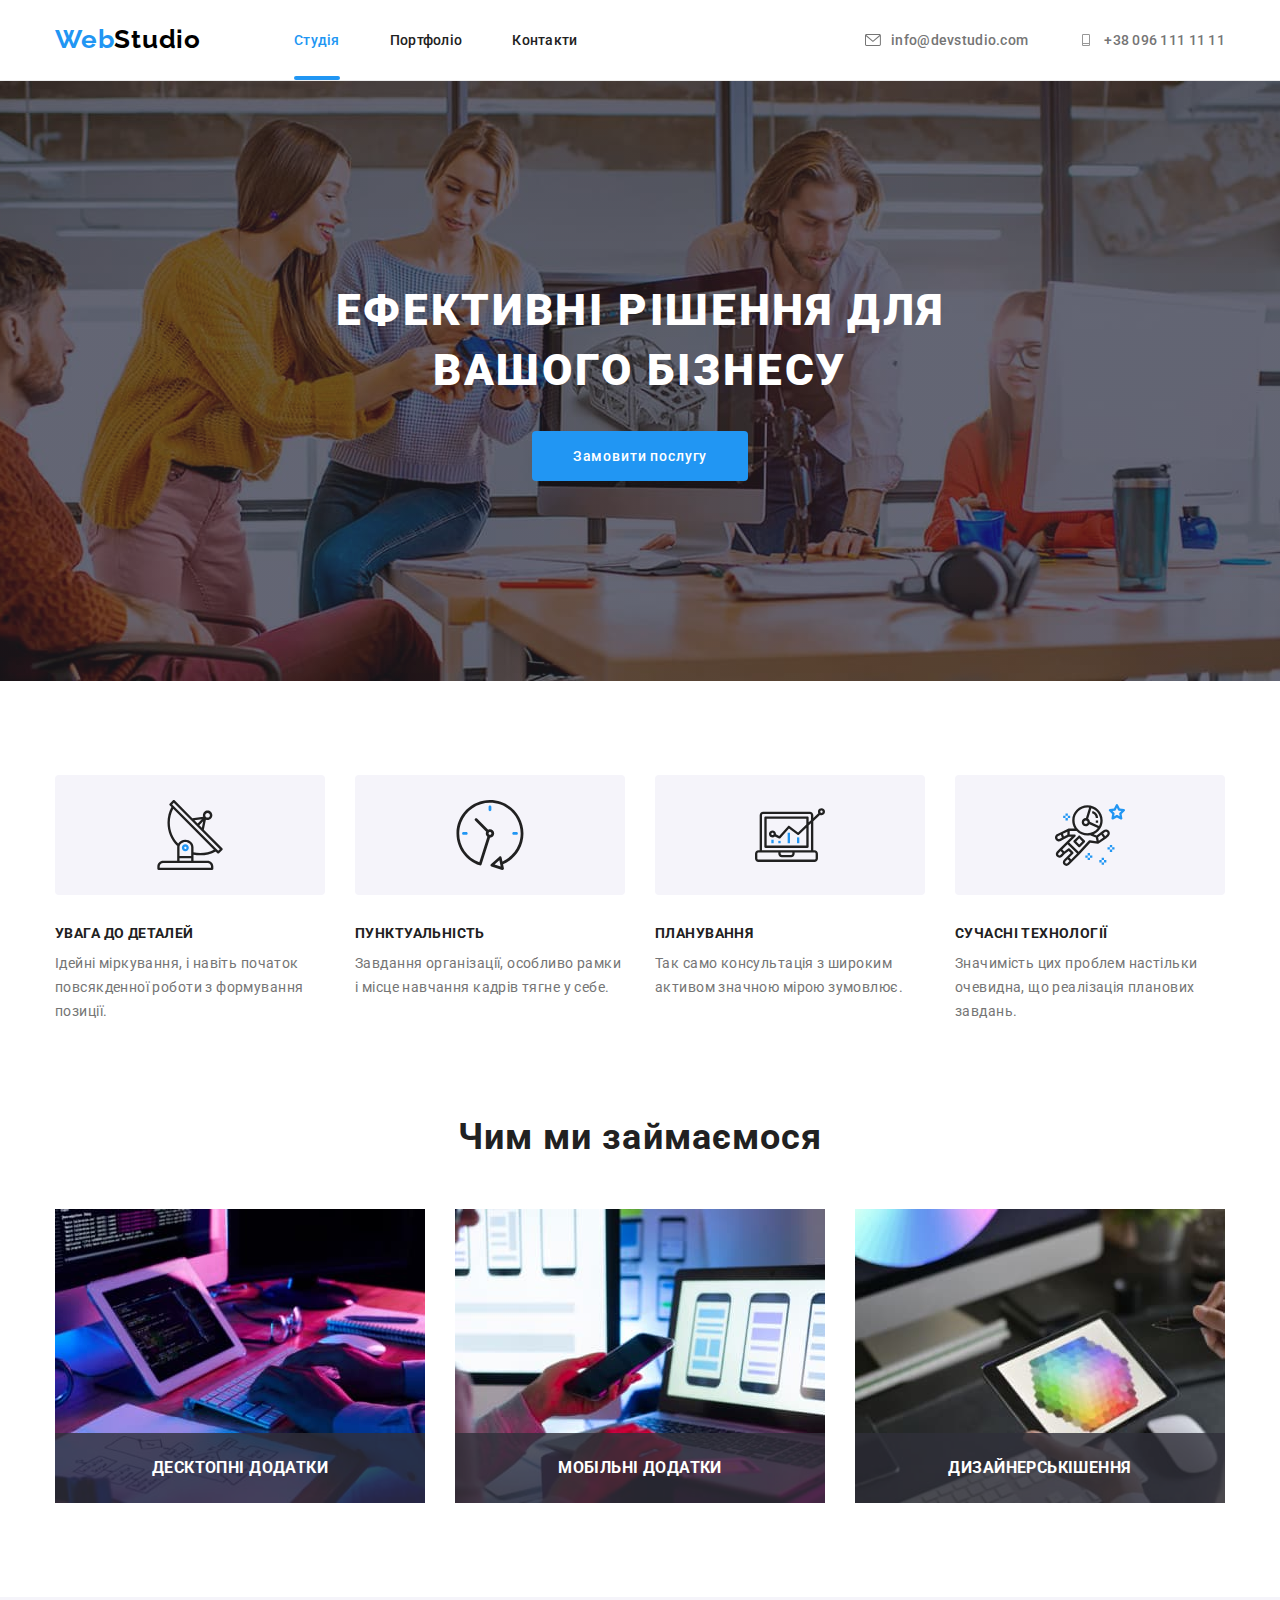
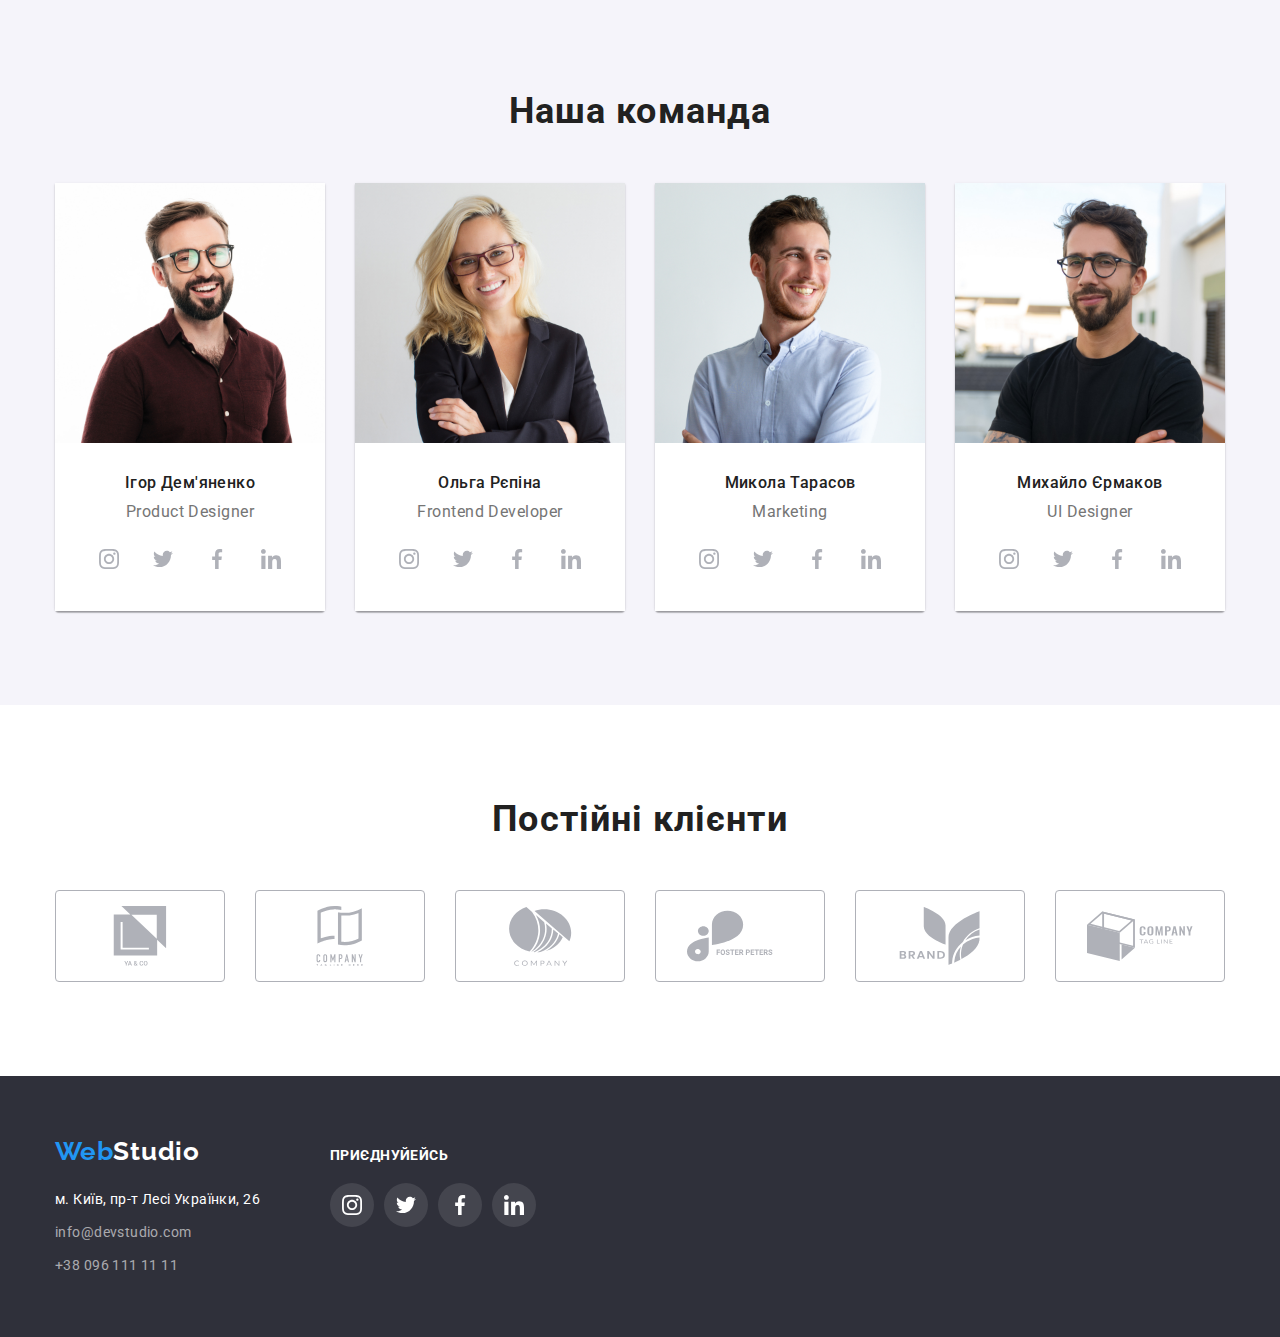
==== index.html @ 69ad5445 "Initial commit" ====
<!DOCTYPE html>
<html lang="uk">

<head>
    <meta charset="UTF-8">
    <meta http-equiv="X-UA-Compatible" content="IE=edge">
    <meta name="viewport" content="width=device-width, initial-scale=1.0">
    <title>WebStudio</title>
    <link
        href="https://fonts.googleapis.com/css2?family=Raleway:wght@700&family=Roboto:wght@400;500;700;900&display=swap"
        rel="stylesheet" />
    <link rel="stylesheet"
        href="https://cdnjs.cloudflare.com/ajax/libs/modern-normalize/1.0.0/modern-normalize.min.css" />
    <link rel="stylesheet" href="./css/styles.css">
</head>

<body>
    <!--Навигація-->
    <header class="header">

        <div class="container">
            <a href="" lang="en" class="header-logo link ">Web<span class="accent">Studio</span></a>
            <nav class="nav">
                <ul class="nav-list list">

                    <li class="user"><a class="link up current" href="./index.html">Студія</a></li>
                    <li class="user"><a class="link up" href="./portfolio.html">Портфоліо</a></li>
                    <li class="user"><a class="link up" href="">Контакти</a></li>
                </ul>
            </nav>
            <!--Контактні данні-->

            <ul class="contacts-list list ">
                <li class="contacts-item ">
                    <a class="contacts-link link up"href="meilto:info@devstudio.com">
                      <svg class="icon-envelope"
                      width="10" height="16">
                        <use href="./svg/symbol-defse.svg#icon-envelope-hover-2"></use>
                      </svg>
                        info@devstudio.com
                    </a></li>
                <li class="contacts-item "><a class="contacts-link link up" href="tel:+380961111111">
                    <svg class="icon-envelope" width="10" height="16">
                        <use href="./svg/symbol-defse.svg#icon-Vector-2"></use>
                    </svg>
                    +38 096 111 11
                        11</a>
                </li>
            </ul>


        </div>

    </header>
    <main>
        <!--Замовити послугу-->
        <section class="hero">
            <div class="container bt">
                <h1 class="hiro-title">Ефективні рішення для вашого бізнесу</h1>

                <button data-modal-open type="button" class="hero-btn">Замовити послугу</button>
                
            </div>

        </section>
        <!--Структура діяльності-->
        <section class="features-list section list">
            <div class="container">
                <h2 class="visually-hidden">Особливості</h2>
                <ul class="my-features list">
                    <li class="features-item">
                        <div class="icons-features">
                            <svg class="icon-feature" width="70" height="70">
                                <use href="./svg/symbol-defs.svg#antenna"></use>
                            </svg>
                        </div>
                        <h3 class="features-title">УВАГА ДО ДЕТАЛЕЙ</h3>
                        <p class="features-text">Ідейні міркування, і навіть початок повсякденної роботи з формування
                            позиції.</p>
                    </li>
                    <li class="features-item">
                        <div class="icons-features">
                            <svg class="icon-feature" width="70" height="70">
                                <use href="./svg/symbol-defs.svg#clock"></use>
                            </svg>
                        </div>
                        <h3 class="features-title">ПУНКТУАЛЬНІСТЬ</h3>
                        <p class="features-text">Завдання організації, особливо рамки і місце навчання кадрів тягне у
                            себе.
                        </p>
                    </li>
                    <li class="features-item">
                        <div class="icons-features">
                            <svg class="icon-feature" width="70" height="70">
                                <use href="./svg/symbol-defs.svg#diagram"></use>
                            </svg>
                        </div>
                        <h3 class="features-title">ПЛАНУВАННЯ</h3>
                        <p class="features-text">Так само консультація з широким активом значною мірою зумовлює.</p>
                    </li>
                    <li class="features-item">
                        <div class="icons-features">
                            <svg class="icon-feature" width="70" height="70">
                                <use href="./svg/symbol-defs.svg#astronaut"></use>
                            </svg>
                        </div>
                        <h3 class="features-title">СУЧАСНІ ТЕХНОЛОГІЇ</h3>
                        <p class="features-text">Значимість цих проблем настільки очевидна, що реалізація планових
                            завдань.
                        </p>
                    </li>
                </ul>
            </div>

        </section>
        <section class="doing section ">
            <div class="container">
                <!--Чим ми займаємося-->
                <h2 class="section-title"> Чим ми займаємося</h2>
                <ul class="doing-list list">
                    
                    <li>
                       <div class="thumb">
                        <img src="./images/img(1).jpg" alt="Macbook и клавиатура на столе" width="370" />
                        <div class="work-thumb">
                        <h3 class="work-it">Десктопні додатки</h3>
                    </div>
                       </div>
                    
                    </li>
                    
                   
                    
                    <li>
                        <div class="thumb">
                            <img src="./images/img(2).jpg" alt="Смартфон и ноутбук" width="370" />
                            <div class="work-thumb">
                            <h3 class="work-it">Мобільні додатки</h3>
                        </div> 
                        </div>
                  
                    </li>
                    
                    
                    
                    <li>
                       <div class="thumb">
                        <img src="./images/img(3).jpg" alt="Выбор цвета на дисплее в Macbook" width="370" />
                        <div class="work-thumb">
                        <h3 class="work-it">Дизайнерськішення</h3>
                       </div>
                       </li>
                       </div>
                   
                    
                    
                </ul>
            </div>

        </section>
        <section class="team-item">
            <!--Наша команда-->
            <div class="container ">
                <h2 class="section-title">Наша команда</h2>
                <ul class="team-list list">

                    <li class="team-it">

                        <img src="./images/comand/photo1.jpg" alt="Ігор Дем'яненко" width="270" />
                        <div class="team-img">
                            <h3 class="team-user">Ігор Дем'яненко</h3>
                            <p class="team-text" lang="en">Product Designer</p>
                            <ul class="icon-list list">
                                <li class="item">
                                    <a href="#" class="icon-link">
                                        <svg class="icon-network">
                                            <use href="./svg/symbol-defs.svg#instagram"></use>
                                        </svg>
                                    </a>
                                </li>
                                <li class="item">
                                    <a href="#" class="icon-link">
                                        <svg class="icon-network" width="44" height="44">
                                            <use href="./svg/symbol-defs.svg#twitter-"></use>
                                        </svg>
                                    </a>
                                </li>
                                <li class="item">
                                    <a href="#" class="icon-link">
                                        <svg class="icon-network">
                                            <use href="./svg/symbol-defs.svg#facebook"></use>
                                        </svg>
                                    </a>
                                </li>
                                <li class="item">
                                    <a href="#" class="icon-link">
                                        <svg class="icon-network">
                                            <use href="./svg/symbol-defs.svg#linkedin"></use>
                                        </svg>
                                    </a>
                                </li>
                            </ul>
                        </div>

                    </li>
                    <li class="team-it">

                        <img src="./images/comand/photo2.jpg" alt="Ольга Рєпіна" width="270" />
                        <div class="team-img">
                            <h3 class="team-user">Ольга Рєпіна</h3>
                            <p class="team-text" lang="en">Frontend Developer</p>
                            <ul class="icon-list list">
                                <li class="item">
                                    <a href="#" class="icon-link">
                                        <svg class="icon-network">
                                            <use href="./svg/symbol-defs.svg#instagram"></use>
                                        </svg>
                                    </a>
                                </li>
                                <li class="item">
                                    <a href="#" class="icon-link">
                                        <svg class="icon-network" width="44" height="44">
                                            <use href="./svg/symbol-defs.svg#twitter-"></use>
                                        </svg>
                                    </a>
                                </li>
                                <li class="item">
                                    <a href="#" class="icon-link">
                                        <svg class="icon-network">
                                            <use href="./svg/symbol-defs.svg#facebook"></use>
                                        </svg>
                                    </a>
                                </li>
                                <li class="item">
                                    <a href="#" class="icon-link">
                                        <svg class="icon-network">
                                            <use href="./svg/symbol-defs.svg#linkedin"></use>
                                        </svg>
                                    </a>
                                </li>
                            </ul>
                        </div>

                    </li>
                    <li class="team-it">

                        <img src="./images/comand/photo3.jpg" alt="Микола Тарасов" width="270" />
                        <div class="team-img">
                            <h3 class="team-user">Микола Тарасов</h3>
                            <p class="team-text" lang="en">Marketing</p>
                            <ul class="icon-list list">
                                <li class="item">
                                    <a href="#" class="icon-link">
                                        <svg class="icon-network">
                                            <use href="./svg/symbol-defs.svg#instagram"></use>
                                        </svg>
                                    </a>
                                </li>
                                <li class="item">
                                    <a href="#" class="icon-link">
                                        <svg class="icon-network" width="44" height="44">
                                            <use href="./svg/symbol-defs.svg#twitter-"></use>
                                        </svg>
                                    </a>
                                </li>
                                <li class="item">
                                    <a href="#" class="icon-link">
                                        <svg class="icon-network">
                                            <use href="./svg/symbol-defs.svg#facebook"></use>
                                        </svg>
                                    </a>
                                </li>
                                <li class="item">
                                    <a href="#" class="icon-link">
                                        <svg class="icon-network">
                                            <use href="./svg/symbol-defs.svg#linkedin"></use>
                                        </svg>
                                    </a>
                                </li>
                            </ul>
                        </div>

                    </li>
                    <li class="team-it">

                        <img src="./images/comand/photo4.jpg" alt="Михайло Єрмаков" width="270" />
                        <div class="team-img">
                            <h3 class="team-user">Михайло Єрмаков</h3>

                            <p class="team-text" lang="en">UI Designer</p>
                            <ul class="icon-list list">
                                <li class="item">
                                    <a href="#" class="icon-link">
                                        <svg class="icon-network">
                                            <use href="./svg/symbol-defs.svg#instagram"></use>
                                        </svg>
                                    </a>
                                </li>
                                <li class="item">
                                    <a href="#" class="icon-link">
                                        <svg class="icon-network" width="44" height="44">
                                            <use href="./svg/symbol-defs.svg#twitter-"></use>
                                        </svg>
                                    </a>
                                </li>
                                <li class="item">
                                    <a href="#" class="icon-link">
                                        <svg class="icon-network">
                                            <use href="./svg/symbol-defs.svg#facebook"></use>
                                        </svg>
                                    </a>
                                </li>
                                <li class="item">
                                    <a href="#" class="icon-link">
                                        <svg class="icon-network">
                                            <use href="./svg/symbol-defs.svg#linkedin"></use>
                                        </svg>
                                    </a>
                                </li>
                            </ul>
                        </div>

                    </li>
                </ul>

            </div>
            </section>
            <!--
                    |============================
                    | ПОСТІЙНІ КЛІЄНТИ
                    |============================
                  -->
            <section class="section ">
                <div class="container">
                    <h2 class="section-title">Постійні клієнти</h2>
                    <ul class=" clients-list list">
                        <li class="itemi">
                            <a href="" class="client-link link">
                                <svg class="client-icons" width="106" height="60">
                                    <use href="./svg/symbol-defs.svg#strelka"></use>
                                </svg>
                            </a>
                        </li>
                    <li class="itemi">
                        <a href="" class="client-link link">
                            <svg class="client-icons" width="106" height="60">
                                <use href="./svg/symbol-defs.svg#listki"></use>
                            </svg>
                        </a>
                    </li>
                    <li class="itemi">
                        <a href="" class="client-link link">
                            <svg class="client-icons" width="106" height="60">
                                <use href="./svg/symbol-defs.svg#company"></use>
                            </svg>
                        </a>
                    </li>
                    <li class="itemi">
                        <a href="" class="client-link link">
                            <svg class="client-icons" width="106" height="60">
                                <use href="./svg/symbol-defs.svg#FOSTER-PETERS-1"></use>
                            </svg>
                        </a>
                    </li>
                    <li class="itemi">
                        <a href="" class="client-link link">
                            <svg class="client-icons" width="106" height="60">
                                <use href="./svg/symbol-defs.svg#brand"></use>
                            </svg>
                        </a>
                    </li>
                    <li class="itemi">
                        <a href="" class=" client-link link">
                            <svg class="client-icons" width="106" height="60">
                                <use href="./svg/symbol-defs.svg#box"></use>
                            </svg>
                        </a>
                    </li>
                    </ul>
                </div>
            </section>

        
        <!--Футер-->
        <footer class="address">
            <div class="container footer-flex">
             <div>
                <a href="./index.html" lang="en" class="footer-logo link">Web<span class="accent">Studio</span></a>
                
                <address class="footer-address">
                    <ul class="list">
                        <li class="add-link"><a href="https://goo.gl/maps/Q1Ch7mxqpmP8pEwYA" target="_blank"
                                rel="noopener nofollow " class="adress-link link">м. Київ, пр-т Лесі Українки, 26</a></li>
                        <li class="abb-link"><a class="address-contact link"
                                href="meilto:info@devstudio.com">info@devstudio.com</a></li>
                        <li class="abb-link"><a class="address-contact link" href="tel:+380961111111">+38 096 111 11 11</a></li>
                    </ul>
            
        
            </address>
             </div>
            <div class="accost">
                <p class="social-title">ПРИЄДНУЙЕЙСЬ</p>
                <ul class="network-list-company list">
                    <li class="item">
                        <a href="#" class="network-link-company">
                            <svg class="icon-network-company">
                                <use href="./svg/symbol-defs.svg#instagram"></use>
                            </svg>
                        </a>
                    </li>
                    <li class="item">
                        <a href="#" class="network-link-company">
                            <svg class="icon-network-company">
                                <use href="./svg/symbol-defs.svg#twitter-"></use>
                            </svg>
                        </a>
                    </li>
                    <li class="item">
                        <a href="#" class="network-link-company">
                            <svg class="icon-network-company">
                                <use href="./svg/symbol-defs.svg#facebook"></use>
                            </svg>
                        </a>
                    </li>
                    <li class="item">
                        <a href="#" class="network-link-company">
                            <svg class="icon-network-company">
                                <use href="./svg/symbol-defs.svg#linkedin"></use>
                            </svg>
                        </a>
                    </li>
                </ul>
            </div>
        </div>
    </div>
        </footer>
    </main>
    <div data-modal class="backdrop is-hidden">
        <div class="modal">
            <button data-modal-close class="modal-button">
                <svg class="icon-close" width="11" height="11">
                    <use href="./svg/x.svg#icon-Vector-4-1"></use>
                </svg>
            </button>
        </div>
    </div>
    <script src="./js/modal.js"></script>

</body>

</html>
---- css/styles.css ----
:root {
  --primary-text-color: #757575;
  --title-text-color: #212121;
  --acccent-color: #2196f3;
  --primary-white-color: #ffffff;
  --black-color: #000000;
  --text-footer: rgba(255, 255, 255, 0.6);
  --secondary-bg-color: #f5f4fa;
  --title-text-color: #212121;
  --footer-bg-color: #2f303a;
  --primary-font-weight: 400;
  --secondary-font-weight: 500;
  --title-font-weight: 700;
  --hero-title-font-weight: 900;
}
body {
  background-color: var(--primary-white-color);
  color: var(--primary-text-color);
  letter-spacing: 0.03em;
  font-family: Roboto, sans-serif;
  font-size: 14px;
}
.visually-hidden {
  position: absolute;
  white-space: nowrap;
  width: 1px;
  height: 1px;
  overflow: hidden;
  border: 0;
  padding: 0;
  clip: rect(0 0 0 0);
  clip-path: inset(50%);
  margin: -1px;
}
.link {
  text-decoration: none;
  color: inherit;
  
}

.list {
  margin: 0;
  padding-left: 0;
  list-style: none;
}
h1,
h2,
h3,
h4,
h5,
h6
p{
  margin: 0;
}
img{
  margin-right: 0;
  display: block;
  /*min-width: 100%;*/
  height: auto;
}

.container{
  width: 1200px;
  margin: 0 auto;
  padding: 0 15px;
}
.section{
  padding-top: 94px;
  padding-bottom: 94px;
}
/* Навігація*/

.header .container{
  display: flex;
  align-items: center;
 
}
.header{
  border-bottom: 1px solid #ECECEC;

}
.header-logo {
  align-items: center;
display: block; 
padding-top: 24px;
padding-bottom: 25px;
  font-weight: 700;
  font-size: 26px;
  font-family: 'Raleway';
  letter-spacing: 0.03em;
  color: var(--acccent-color);
  line-height: calc(31 / 26);
}
.header-logo .accent {
  color: var(--black-color);
}
.footer-logo {
  display: block;
    font-family: 'Raleway';
  font-style: normal;
  font-weight: 700;
  font-size: 26px;
  line-height: calc(31 / 26);
  color: var(--acccent-color);
}

.accent {
  font-weight: 700;
  font-family: 'Raleway';
  letter-spacing: 0.03em;
  color: var(--primary-white-color);
  line-height: calc(16 / 14);
}

.nav {    margin-left: 93px;
  color: var(--title-text-color);
  font-weight: 500;
  font-size: 14px;
  letter-spacing: 0.02em;
  line-height: calc(16 / 14);
}
.nav a:hover,.nav:focus {
  color: var(--acccent-color);
}
.current{
 position: relative;
 
    color: var(--acccent-color)
}
.nav-list{
 
  display: flex;
  align-items: center;
  gap: 50px;
}
.user .up:focus{
  color: #2196F3;;
}
.current::after{position: absolute;
  display: block;
  width: 100%;
content:'';
background: #2196F3;
border-radius: 2px;

height: 4px;
bottom: 0;

}
.up{
  align-items: center;
  display: block;
  padding-top: 32px;
  padding-bottom: 32px;
  transition-property: color;
  transition-duration:  250ms;
  transition-timing-function: cubic-bezier(0.4, 0, 0.2, 1);
}
.up:focus{border-radius: 4px; border: 1px solid #2196F3;

}
.user:focus{ border-radius: 4px; border: 1px solid #2196F3;}
.icon-envelope{
  margin-right: 10px;
  width: 16px;
  height: 12px;
  fill: currentColor;
  
}

.contacts-link {
  display: flex;
  align-items: center;
  font-size: 14px;
  color: var(--primary-text-color);
  letter-spacing: 0.02em;
  font-weight: 500;
  line-height: calc(16 / 14);
}
.contacts-link:hover,
.contacts-link:focus {
  color: var(--acccent-color);
  letter-spacing: 0.02em;
  font-weight: 500;
  line-height: calc(16 / 14);
}
.contacts-list{
  display: flex;
  align-items: center;
  margin-left: auto;
}
.contacts-item + .contacts-item{
margin-left: 50px;
}
/*Структура діяльності*/
.hero {margin: 0 auto;
    max-width: 1600px;
    min-height: 600px;
  padding: 200px 0;
  background: var(--footer-bg-color);
  background-image: linear-gradient(to right, rgba(47, 48, 58, 0.4), rgba(47, 48, 58, 0.4)), url(../svg/hero-bg.jpg);
  background-size: cover;
  background-position: center;
}
.hiro-title {
  color: var(--primary-white-color);
  font-weight: 900;
  font-size: 44px;
  line-height: 1.36;
  text-align: center;
  letter-spacing: 0.06em;
  text-transform: uppercase;
  width: 696px;
  margin: 0 auto;
  margin-bottom: 30px;
}

.hero .button {
  background: var(--acccent-color);
  color: var(--primary-white-color);
  cursor: pointer;
  font-family: inherit;
  font-weight: 700;
  font-size: 16px;
  line-height: 1.88;
  text-align: center;
  letter-spacing: 0.06em;
}
.features-title {
  margin-bottom: 10px;
  font-weight: 700;
  font-size: 14px;
  line-height: calc(16 / 14);
  color: var(--title-text-color);
  text-transform: uppercase;
}
.icons-features {
  display: flex;
  justify-content: center;
  align-items: center;
background: #F5F4FA;
border-radius: 4px;
height: 120px;
margin-bottom: 30px;}
.my-features {
  display: flex;
  column-gap: 30px;}
.features-item {width: 270px;}
.features-text {
 margin-top: 0;
  margin-bottom: 0px;
  line-height: calc(24 / 14);
}
/*Чим ми займаємося*/
.doing-list{
  display: flex;
  column-gap: 30px;
}

.doing {
 padding-top: 0;
 
}
.team {
  padding-top: 94px;
  padding-bottom: 94px;
  background: #F5F4FA;
}
.section-title{
margin-bottom: 50px;
  font-weight: 700;
  font-size: 36px;
  line-height: 1.16;
  letter-spacing: 0.03em;
  color: var(--title-text-color);
  text-align: center;
  
}
.thumb  {
  align-items: center;
  position: relative;
  width: 370px;
}
.work-thumb {
 
  position: absolute;
  width: 100%;
  height: 70px;
  display: flex;
  flex-direction: column;
 justify-content: center;
  font-family: 'Roboto';
font-style: normal;
font-weight: 700;
font-size: 14px;
line-height: 16px;
text-align: center;
letter-spacing: 0.03em;
text-transform: uppercase;
background: rgba(47, 48, 58, 0.8);
color: #FFFFFF;
 bottom: 0;
}
.work-thumb .h3{
  text-align: center;
  align-items: center;
  justify-content: center;
}
/*Наша команда*/
.team-list{
  display: flex;
  column-gap: 30px;
}
.team-item {padding-top: 94px;
  padding-bottom: 94px;
  background: #F5F4FA;
}
.team-it{
  box-shadow: 0px 1px 3px rgba(0, 0, 0, 0.12), 0px 1px 1px rgba(0, 0, 0, 0.14), 0px 2px 1px rgba(0, 0, 0, 0.2);
border-radius: 0px 0px 4px 4px;
  background: #FFFFFF;
}
.team-img{
justify-content: center;
padding-top: 30px;
padding-bottom: 30px;
background: #FFFFFF;

}
.team-user {
  text-align: center;

  font-size: 16px;
  font-weight: 500;
  line-height: calc(19 / 16);

  color: var(--title-text-color);
}
.team-text {
  margin-top: 10px;
  margin-bottom: 0;
  text-align: center;
  font-family: inherit;
  font-size: 16px;
  line-height: calc(19 / 16);
  font-family: 'Roboto';
font-style: normal;
font-weight: 400;
color: #757575;
letter-spacing: 0.03em;
}
.icon-list {
  display: flex;
  margin-top: 16px;
  gap: 10px;
  justify-content: center;
  text-align: center;
}

.icon-link {
  display: flex;
  
  transition-property: color, background-color;
    transition-duration: 250ms;
    transition-timing-function: cubic-bezier(0.4, 0, 0.2, 1);
  align-items: center;
  justify-content: center;
   border-radius: 50%;
   color: #AFB1B8;
width: 100%;
height: 100%;
}
.icon-link:hover,
.icon-link:focus {
  color:#FFFFFF;
  background-color: #2196F3;
  
}
.icon-network {
  transition-property: background-color;
  transition-property: color;
 width: 20px;
  height: 20px;
  fill: currentColor;

}
/*ПОСТІЙНІ КЛІЄНТИ*/
.clients-list{
 
  display: flex;
gap: 30px;
justify-content: center;
 width: 100%;
height: 100%;

}
.clients-list .itemi:focus{
  border: 1px solid #2196F3;
}

.itemi{
 
 width: 170px;
height: 92px;
border: 1px solid #AFB1B8;
border-radius: 4px;
justify-content: center;
display: block;
align-items: center;

}


.itemi:hover, .itemi:focus{
  border: 1px solid #2196F3;
}
.client-icons{
 

}
.client-link:hover,.client-link:focus{
  color: #2196F3;
  transition-property: border-color;
  transition-property: color;
}
.client-link{
  transition-property: color, border-color;
  transition-duration: 250ms;
  transition-timing-function: cubic-bezier(0.4, 0, 0.2, 1);
  display: inline-flex;
  justify-content: center;
  align-items: center;
 width: 100%;
height: 100%;
fill: currentColor;
color: #AFB1B8;
}

/*Кнопки*/

.bt{text-align: center;}
.hero-btn {
  width: 216px;
  height: 50px;
justify-content: center;
font-weight: 700;
  font-family: 'Roboto';
  border: 0;
  border-radius: 4px;
  background: var(--acccent-color);
  font-style: normal;
  font-weight: 500;
  line-height: calc(30 / 16);
  text-align: center;
  color: var(--primary-white-color);
  cursor: pointer;
  letter-spacing: 0.06em;
}

.hero-btn:hover, .hero-btn:focus  {
background: #188CE9;
}

    .sekt{
 padding-top: 94px;
    padding-bottom: 94px;
    }
.my-btn{
 justify-content: center;
  margin-bottom: 50px;
  gap: 8px;
  display: flex;
 
}


.it-btn:hover, it-btn:focus{
  box-shadow: 0px 1px 1px rgb(0 0 0 / 12%), 0px 4px 4px rgb(0 0 0 / 6%), 1px 4px 6px rgb(0 0 0 / 16%);
}
.button {
  transition-property: color, background-color;
    transition-duration: 250ms;
    transition-timing-function: cubic-bezier(0.4, 0, 0.2, 1);
  padding: 6px 25px;
  cursor: pointer;
  font-family: 'Roboto';
  border: 0;
  border-radius: 4px;
  color: var(--title-text-color);
  background: var(--secondary-bg-color);
  font-style: normal;
 letter-spacing: 0.03em;
  font-weight: 500;
  line-height: calc(26 / 16);
  text-align: center;
  color: var(--title-text-color);
}

.button:hover,
.button:focus {
  cursor: pointer;
  font-weight: 500;
  border-radius: 4px;
  border: 0;
  background: var(--acccent-color);
  color: #ffffff;
  font-style: normal;
  font-weight: 500;
  line-height: calc(26 / 16);
  text-align: center;
  box-shadow: 0px 3px 1px rgba(0, 0, 0, 0.1), 0px 1px 2px rgba(0, 0, 0, 0.08), 0px 2px 2px rgba(0, 0, 0, 0.12);
}
/*Футер*/
.address{
background: #2F303A;
padding-bottom: 60px;
padding-top: 60px;
}
.footer-address{
  margin-top: 20px;
font-style: normal;
}
.add-link{
margin-top: 20px;
}
.abb-link{
margin-top: 9px;
}
.adress-link{
display: block;

font-size: 14px;
color: #FFFFFF;
line-height: calc(24 / 14);
}
.address-contact{
  display: block;
  transition-property: color;
  transition-duration: 250ms;
font-weight: 400;
font-size: 14px;
line-height: calc(24 / 14);
color: rgba(255, 255, 255, 0.6);

}
.address-contact:hover, .address-contact:focus{
  color: #2196F3;
}
/*Портфолио*/
.wrap{ 
  display: block;
 display: flex;
flex-wrap: wrap;
gap: 30px;
width: 100%;    
}
.project-thumb {position: relative;
  overflow: hidden;
}
.project-overlay{
 
  position: absolute;
  width: 100%;
  height: 100%;
 
  top: 0;
  left: 0;
  background-color: rgba(33, 150, 243, 0.9);

  transform: translatey(100%);
  transition: transform 250ms cubic-bezier(0.4, 0, 0.2, 1);
}
.my-wrap a:hover .project-overlay,
.my-wrap a:focus .project-overlay {
  transform: translatey(0);
}

.project-content{
  margin: 0;
  font-family: 'Roboto';
font-style: normal;
font-weight: 400;
font-size: 18px;
line-height: 28px;
margin: 0;
padding: 64px 24px;
letter-spacing: 0.03em;

color: #FFFFFF;
}
.my-wrap{
  display: flex;
}
.seck-wrap {
  background: #FFFFFF;

  transition-property: color, background-color;
  transition-duration: 250ms;
  transition-timing-function: cubic-bezier(0.4, 0, 0.2, 1);
  display: block;
}
.seck-wrap:hover,.seck-wrap:focus{
  box-shadow: 0px 1px 1px rgba(0, 0, 0, 0.12), 0px 4px 4px rgba(0, 0, 0, 0.06), 1px 4px 6px rgba(0, 0, 0, 0.16);
}
.my-wrap:hover,.my-wrap:focus{
  box-shadow: 0px 1px 1px rgba(0, 0, 0, 0.12), 0px 4px 4px rgba(0, 0, 0, 0.06), 1px 4px 6px rgba(0, 0, 0, 0.16);
}
.wrap-img{
padding-left: 24px;
padding-right: 24px;
padding-top: 20px;
padding-bottom: 20px;
border-bottom:1px solid #EEEEEE;
border-left:1px solid #EEEEEE;
border-right:1px solid #EEEEEE;
flex-wrap: wrap;
}
.socials {
 
  margin-bottom: 0;
  font-style: normal;
  font-weight: 700;
  line-height: calc(36 / 18);
  letter-spacing: 0.06em;
  color: var(--title-text-color);
  font-size: 18px;
}
.text {margin-top: 4px;
  margin-bottom: 0;
  font-style: normal;
  font-weight: 400;
  line-height: calc(30 / 16);
}
/*ПРИЄДНУЙЕЙСЬ*/
.social-title{
  font-family: 'Roboto';
font-style: normal;
font-weight: 700;
line-height: calc(16 / 14);
line-height: 16px;
letter-spacing: 0.03em;
text-transform: uppercase;
margin-bottom: 20px;
margin-top: 0;
color: #FFFFFF;
}
.accost{margin-left: 70px;}
.network-list-company{
  display: flex;
}
.network-list-company{
  gap: 10px;
}
.network-link-company{
  transition-property: background-color;
  transition-duration: 250ms;
  transition-timing-function: cubic-bezier(0.4, 0, 0.2, 1);
  display: inline-flex;
  align-items: center;
  justify-content: center;
  border-radius: 50%;
  background: rgba(255, 255, 255, 0.1);
  width: 44px;
  height: 44px;}
.icon-network-company{
  height: 20px;
  width: 20px;
  transition-property: color;
  transition-duration: 250ms;
  }
  
  .network-link-company{
    fill: #FFFFFF;
  }
.network-link-company:hover,.network-link-company:focus{
    background: #2196F3;
    cursor: pointer;
  }
.footer-flex{   
   display: flex;
  align-items: baseline;}
  .item{
    transition-property: background-color;
    transition-duration: 250ms;
    transition-timing-function: cubic-bezier(0.4, 0, 0.2, 1);
    width: 44px;
  height: 44px;
  }
  
   
/* Modal */
.backdrop {
  position: fixed;
  top: 0;
  left: 0;
  width: 100%;
  height: 100%;
  background-color: rgba(0, 0, 0, 0.2);
  opacity: 1;

  transition: opacity 250ms;
}

.backdrop.is-hidden {
  opacity: 0;
  pointer-events: none;
}

.backdrop.is-hidden .modal {
  transform: translate(-50%, -50%) scale(0.9);
  opacity: 0;
}

.modal {
  position: absolute;
  top: 50%;
  left: 50%;

  min-height: 580px;
  min-width: 528px;

  box-shadow: 0px 1px 3px rgba(0, 0, 0, 0.12), 0px 1px 1px rgba(0, 0, 0, 0.14),
    0px 2px 1px rgba(0, 0, 0, 0.2);
  border-radius: 4px;
  background-color: var(--primary-white-color);

  transform: translate(-50%, -50%) scale(1);
  opacity: 1;
  transition: transform 250ms cubic-bezier(0.4, 0, 0.2, 1),
    opacity 250ms cubic-bezier(0.4, 0, 0.2, 1);
}

.modal-button {
  position: absolute;
  top: 8px;
  right: 8px;

  display: inline-flex;
  justify-content: center;
  align-items: center;

  padding: 0;
  width: 30px;
  height: 30px;
  border: 1px solid rgba(0, 0, 0, 0.1);
  border-radius: 50%;
  background-color: #FFFFFF;
}

.modal-button:hover,
.modal-button:focus {
  cursor: pointer;
  /* color: var(--accent-color); */
}

.icon-close:hover,
.icon-close:focus {
  fill: currentColor;
}
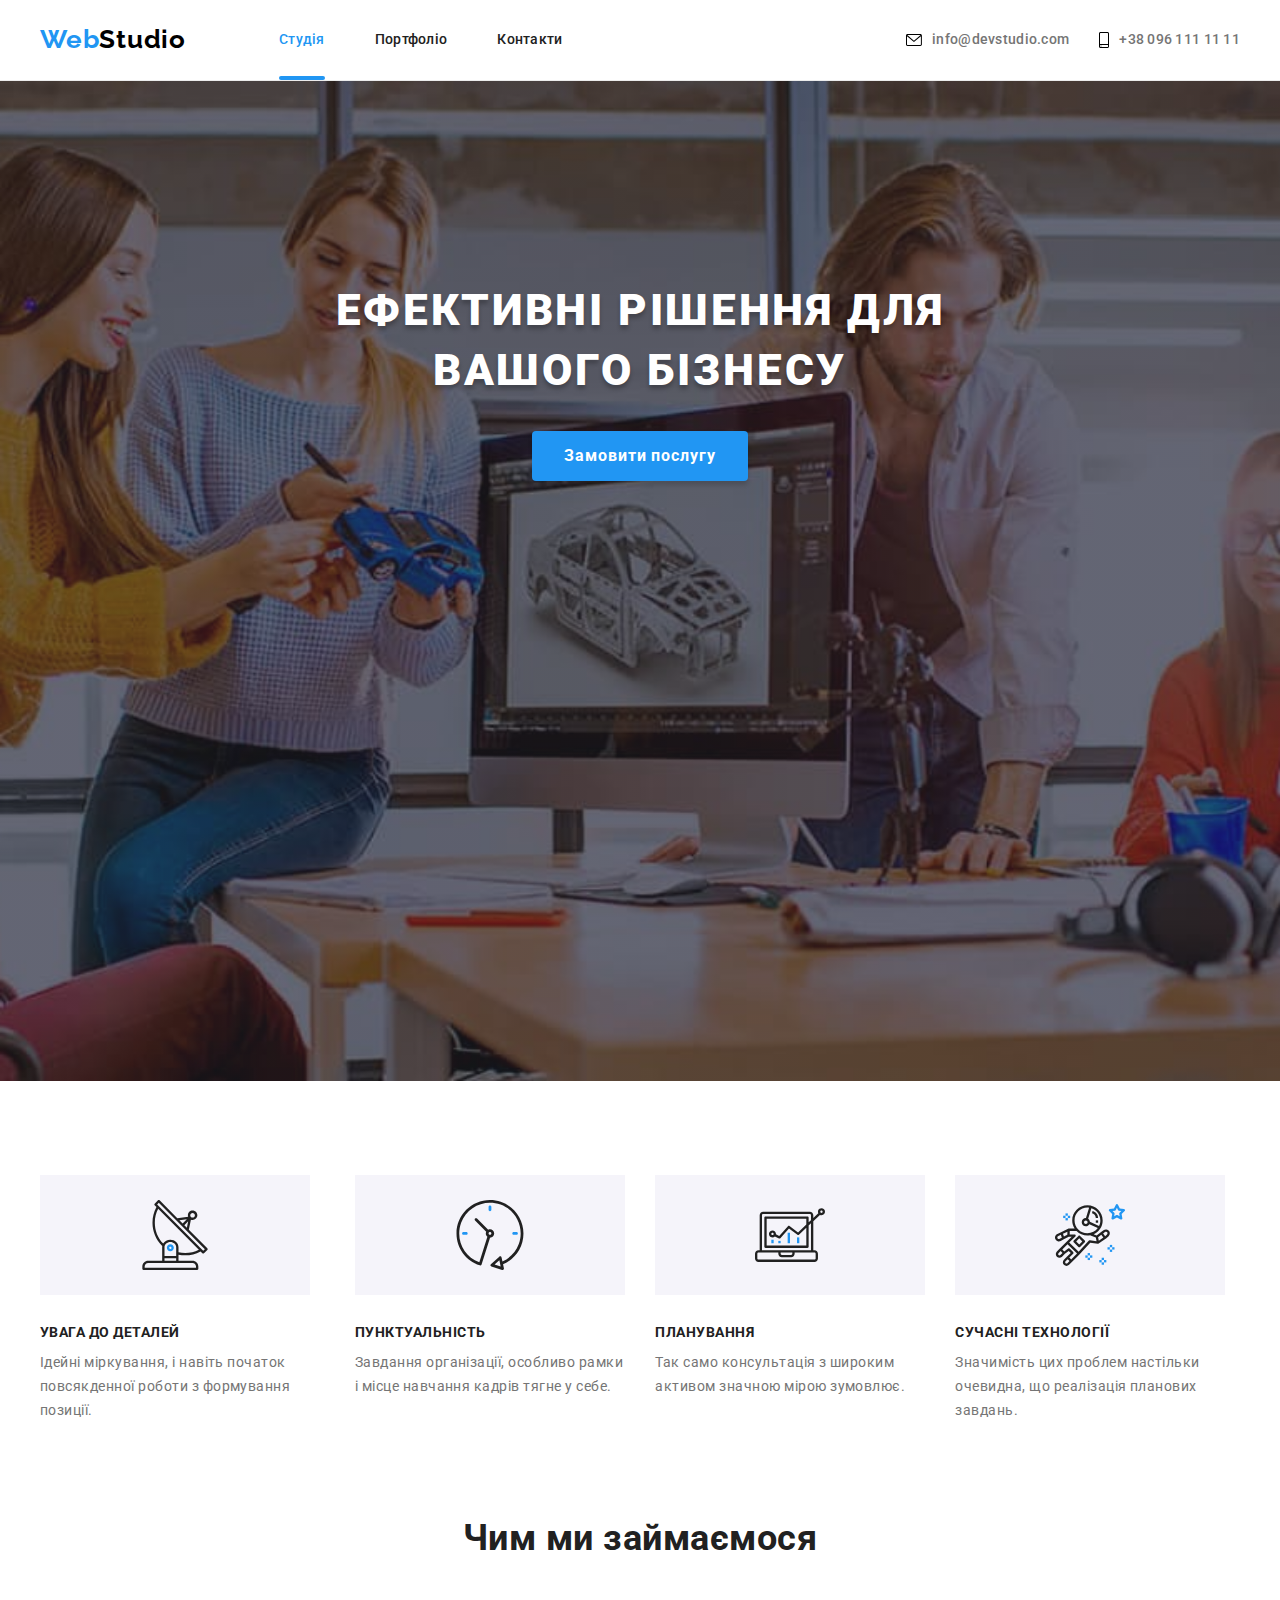
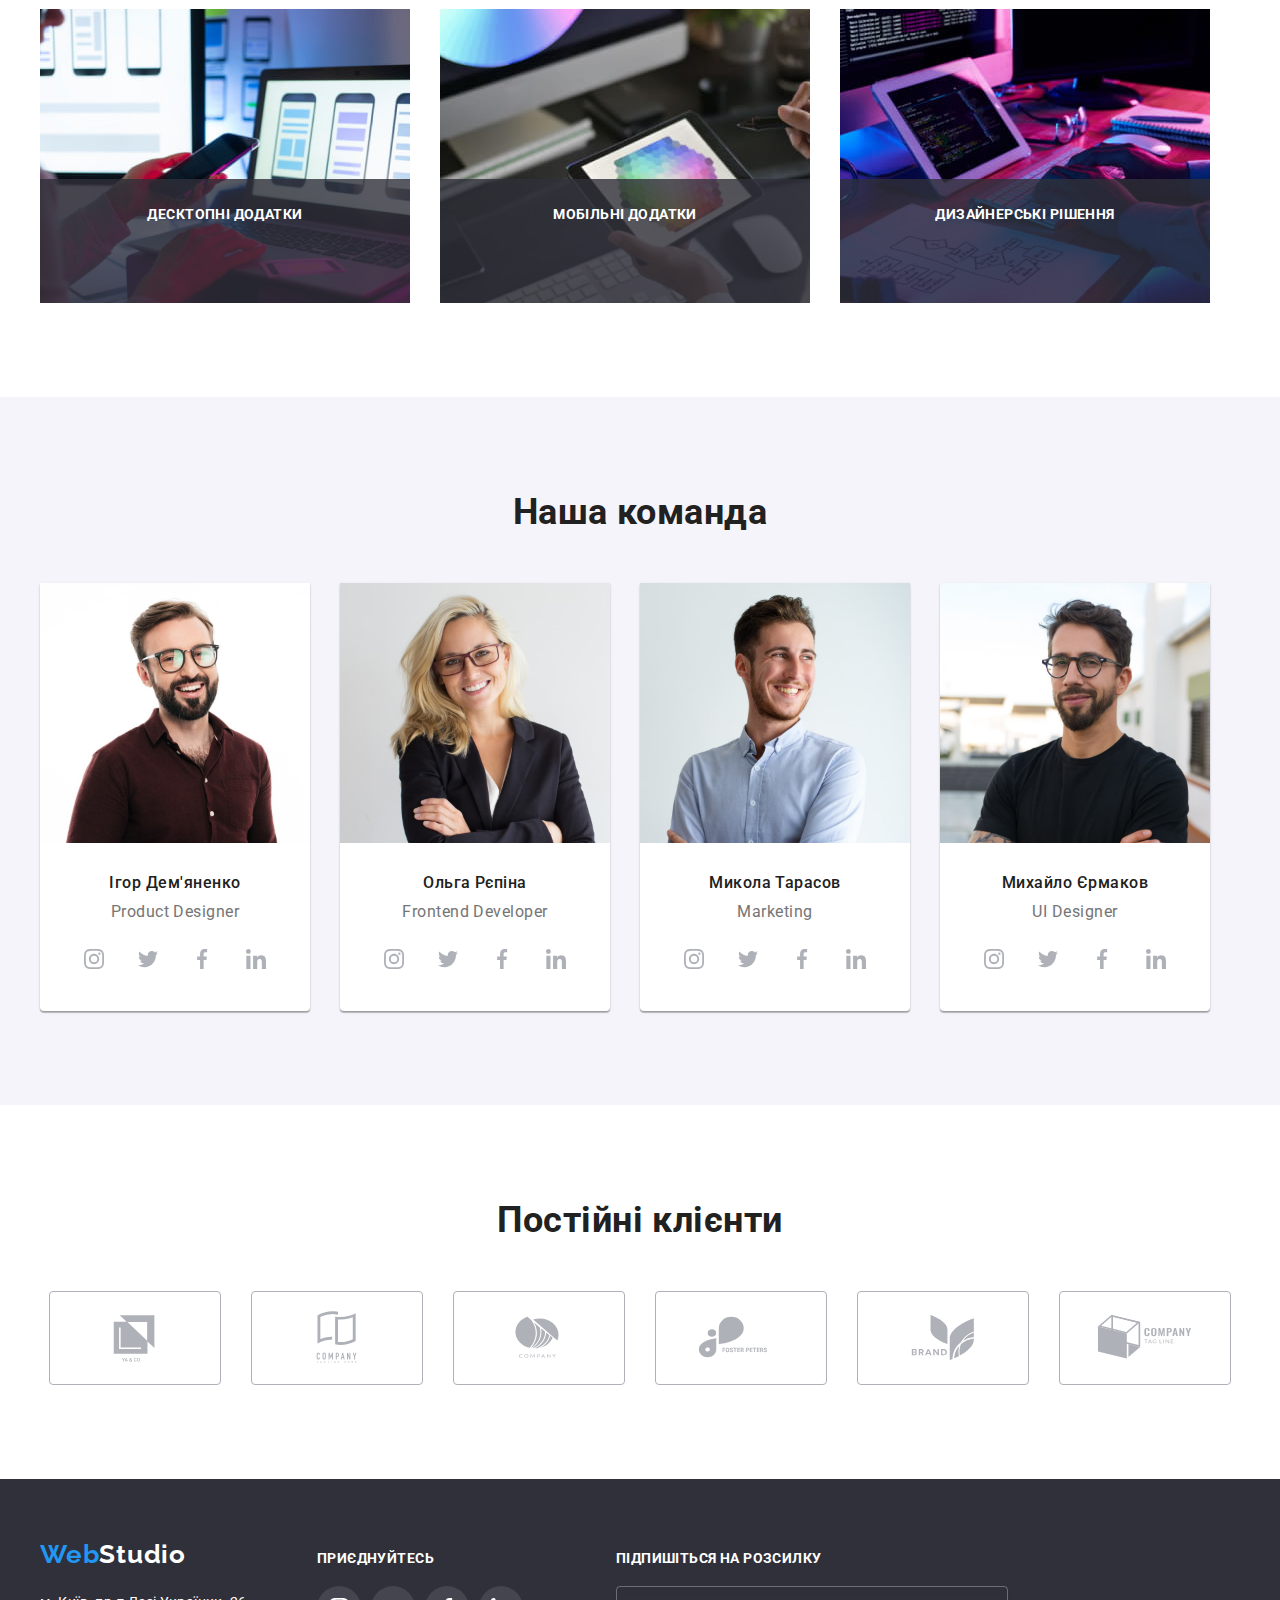
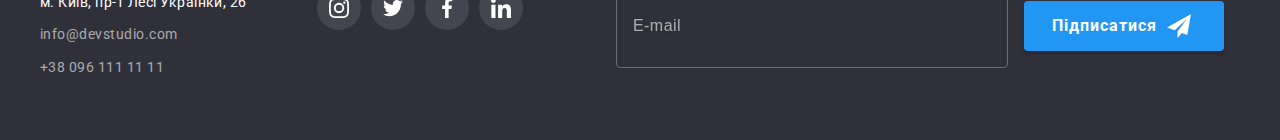
==== commit e0a826db: "jjj" ====
--- a/index.html
+++ b/index.html
@@ -1,452 +1,639 @@
-<!DOCTYPE html>
-<html lang="uk">
-
-<head>
-    <meta charset="UTF-8">
-    <meta http-equiv="X-UA-Compatible" content="IE=edge">
-    <meta name="viewport" content="width=device-width, initial-scale=1.0">
-    <title>WebStudio</title>
-    <link
-        href="https://fonts.googleapis.com/css2?family=Raleway:wght@700&family=Roboto:wght@400;500;700;900&display=swap"
-        rel="stylesheet" />
-    <link rel="stylesheet"
-        href="https://cdnjs.cloudflare.com/ajax/libs/modern-normalize/1.0.0/modern-normalize.min.css" />
-    <link rel="stylesheet" href="./css/styles.css">
-</head>
-
-<body>
-    <!--Навигація-->
-    <header class="header">
-
-        <div class="container">
-            <a href="" lang="en" class="header-logo link ">Web<span class="accent">Studio</span></a>
-            <nav class="nav">
-                <ul class="nav-list list">
-
-                    <li class="user"><a class="link up current" href="./index.html">Студія</a></li>
-                    <li class="user"><a class="link up" href="./portfolio.html">Портфоліо</a></li>
-                    <li class="user"><a class="link up" href="">Контакти</a></li>
-                </ul>
-            </nav>
-            <!--Контактні данні-->
-
-            <ul class="contacts-list list ">
-                <li class="contacts-item ">
-                    <a class="contacts-link link up"href="meilto:info@devstudio.com">
-                      <svg class="icon-envelope"
-                      width="10" height="16">
-                        <use href="./svg/symbol-defse.svg#icon-envelope-hover-2"></use>
-                      </svg>
-                        info@devstudio.com
-                    </a></li>
-                <li class="contacts-item "><a class="contacts-link link up" href="tel:+380961111111">
-                    <svg class="icon-envelope" width="10" height="16">
-                        <use href="./svg/symbol-defse.svg#icon-Vector-2"></use>
-                    </svg>
-                    +38 096 111 11
-                        11</a>
-                </li>
-            </ul>
-
-
-        </div>
-
-    </header>
-    <main>
-        <!--Замовити послугу-->
-        <section class="hero">
-            <div class="container bt">
-                <h1 class="hiro-title">Ефективні рішення для вашого бізнесу</h1>
-
-                <button data-modal-open type="button" class="hero-btn">Замовити послугу</button>
-                
-            </div>
-
-        </section>
-        <!--Структура діяльності-->
-        <section class="features-list section list">
-            <div class="container">
-                <h2 class="visually-hidden">Особливості</h2>
-                <ul class="my-features list">
-                    <li class="features-item">
-                        <div class="icons-features">
-                            <svg class="icon-feature" width="70" height="70">
-                                <use href="./svg/symbol-defs.svg#antenna"></use>
-                            </svg>
-                        </div>
-                        <h3 class="features-title">УВАГА ДО ДЕТАЛЕЙ</h3>
-                        <p class="features-text">Ідейні міркування, і навіть початок повсякденної роботи з формування
-                            позиції.</p>
-                    </li>
-                    <li class="features-item">
-                        <div class="icons-features">
-                            <svg class="icon-feature" width="70" height="70">
-                                <use href="./svg/symbol-defs.svg#clock"></use>
-                            </svg>
-                        </div>
-                        <h3 class="features-title">ПУНКТУАЛЬНІСТЬ</h3>
-                        <p class="features-text">Завдання організації, особливо рамки і місце навчання кадрів тягне у
-                            себе.
-                        </p>
-                    </li>
-                    <li class="features-item">
-                        <div class="icons-features">
-                            <svg class="icon-feature" width="70" height="70">
-                                <use href="./svg/symbol-defs.svg#diagram"></use>
-                            </svg>
-                        </div>
-                        <h3 class="features-title">ПЛАНУВАННЯ</h3>
-                        <p class="features-text">Так само консультація з широким активом значною мірою зумовлює.</p>
-                    </li>
-                    <li class="features-item">
-                        <div class="icons-features">
-                            <svg class="icon-feature" width="70" height="70">
-                                <use href="./svg/symbol-defs.svg#astronaut"></use>
-                            </svg>
-                        </div>
-                        <h3 class="features-title">СУЧАСНІ ТЕХНОЛОГІЇ</h3>
-                        <p class="features-text">Значимість цих проблем настільки очевидна, що реалізація планових
-                            завдань.
-                        </p>
-                    </li>
-                </ul>
-            </div>
-
-        </section>
-        <section class="doing section ">
-            <div class="container">
-                <!--Чим ми займаємося-->
-                <h2 class="section-title"> Чим ми займаємося</h2>
-                <ul class="doing-list list">
-                    
-                    <li>
-                       <div class="thumb">
-                        <img src="./images/img(1).jpg" alt="Macbook и клавиатура на столе" width="370" />
-                        <div class="work-thumb">
-                        <h3 class="work-it">Десктопні додатки</h3>
-                    </div>
-                       </div>
-                    
-                    </li>
-                    
-                   
-                    
-                    <li>
-                        <div class="thumb">
-                            <img src="./images/img(2).jpg" alt="Смартфон и ноутбук" width="370" />
-                            <div class="work-thumb">
-                            <h3 class="work-it">Мобільні додатки</h3>
-                        </div> 
-                        </div>
-                  
-                    </li>
-                    
-                    
-                    
-                    <li>
-                       <div class="thumb">
-                        <img src="./images/img(3).jpg" alt="Выбор цвета на дисплее в Macbook" width="370" />
-                        <div class="work-thumb">
-                        <h3 class="work-it">Дизайнерськішення</h3>
-                       </div>
-                       </li>
-                       </div>
-                   
-                    
-                    
-                </ul>
-            </div>
-
-        </section>
-        <section class="team-item">
-            <!--Наша команда-->
-            <div class="container ">
-                <h2 class="section-title">Наша команда</h2>
-                <ul class="team-list list">
-
-                    <li class="team-it">
-
-                        <img src="./images/comand/photo1.jpg" alt="Ігор Дем'яненко" width="270" />
-                        <div class="team-img">
-                            <h3 class="team-user">Ігор Дем'яненко</h3>
-                            <p class="team-text" lang="en">Product Designer</p>
-                            <ul class="icon-list list">
-                                <li class="item">
-                                    <a href="#" class="icon-link">
-                                        <svg class="icon-network">
-                                            <use href="./svg/symbol-defs.svg#instagram"></use>
-                                        </svg>
-                                    </a>
-                                </li>
-                                <li class="item">
-                                    <a href="#" class="icon-link">
-                                        <svg class="icon-network" width="44" height="44">
-                                            <use href="./svg/symbol-defs.svg#twitter-"></use>
-                                        </svg>
-                                    </a>
-                                </li>
-                                <li class="item">
-                                    <a href="#" class="icon-link">
-                                        <svg class="icon-network">
-                                            <use href="./svg/symbol-defs.svg#facebook"></use>
-                                        </svg>
-                                    </a>
-                                </li>
-                                <li class="item">
-                                    <a href="#" class="icon-link">
-                                        <svg class="icon-network">
-                                            <use href="./svg/symbol-defs.svg#linkedin"></use>
-                                        </svg>
-                                    </a>
-                                </li>
-                            </ul>
-                        </div>
-
-                    </li>
-                    <li class="team-it">
-
-                        <img src="./images/comand/photo2.jpg" alt="Ольга Рєпіна" width="270" />
-                        <div class="team-img">
-                            <h3 class="team-user">Ольга Рєпіна</h3>
-                            <p class="team-text" lang="en">Frontend Developer</p>
-                            <ul class="icon-list list">
-                                <li class="item">
-                                    <a href="#" class="icon-link">
-                                        <svg class="icon-network">
-                                            <use href="./svg/symbol-defs.svg#instagram"></use>
-                                        </svg>
-                                    </a>
-                                </li>
-                                <li class="item">
-                                    <a href="#" class="icon-link">
-                                        <svg class="icon-network" width="44" height="44">
-                                            <use href="./svg/symbol-defs.svg#twitter-"></use>
-                                        </svg>
-                                    </a>
-                                </li>
-                                <li class="item">
-                                    <a href="#" class="icon-link">
-                                        <svg class="icon-network">
-                                            <use href="./svg/symbol-defs.svg#facebook"></use>
-                                        </svg>
-                                    </a>
-                                </li>
-                                <li class="item">
-                                    <a href="#" class="icon-link">
-                                        <svg class="icon-network">
-                                            <use href="./svg/symbol-defs.svg#linkedin"></use>
-                                        </svg>
-                                    </a>
-                                </li>
-                            </ul>
-                        </div>
-
-                    </li>
-                    <li class="team-it">
-
-                        <img src="./images/comand/photo3.jpg" alt="Микола Тарасов" width="270" />
-                        <div class="team-img">
-                            <h3 class="team-user">Микола Тарасов</h3>
-                            <p class="team-text" lang="en">Marketing</p>
-                            <ul class="icon-list list">
-                                <li class="item">
-                                    <a href="#" class="icon-link">
-                                        <svg class="icon-network">
-                                            <use href="./svg/symbol-defs.svg#instagram"></use>
-                                        </svg>
-                                    </a>
-                                </li>
-                                <li class="item">
-                                    <a href="#" class="icon-link">
-                                        <svg class="icon-network" width="44" height="44">
-                                            <use href="./svg/symbol-defs.svg#twitter-"></use>
-                                        </svg>
-                                    </a>
-                                </li>
-                                <li class="item">
-                                    <a href="#" class="icon-link">
-                                        <svg class="icon-network">
-                                            <use href="./svg/symbol-defs.svg#facebook"></use>
-                                        </svg>
-                                    </a>
-                                </li>
-                                <li class="item">
-                                    <a href="#" class="icon-link">
-                                        <svg class="icon-network">
-                                            <use href="./svg/symbol-defs.svg#linkedin"></use>
-                                        </svg>
-                                    </a>
-                                </li>
-                            </ul>
-                        </div>
-
-                    </li>
-                    <li class="team-it">
-
-                        <img src="./images/comand/photo4.jpg" alt="Михайло Єрмаков" width="270" />
-                        <div class="team-img">
-                            <h3 class="team-user">Михайло Єрмаков</h3>
-
-                            <p class="team-text" lang="en">UI Designer</p>
-                            <ul class="icon-list list">
-                                <li class="item">
-                                    <a href="#" class="icon-link">
-                                        <svg class="icon-network">
-                                            <use href="./svg/symbol-defs.svg#instagram"></use>
-                                        </svg>
-                                    </a>
-                                </li>
-                                <li class="item">
-                                    <a href="#" class="icon-link">
-                                        <svg class="icon-network" width="44" height="44">
-                                            <use href="./svg/symbol-defs.svg#twitter-"></use>
-                                        </svg>
-                                    </a>
-                                </li>
-                                <li class="item">
-                                    <a href="#" class="icon-link">
-                                        <svg class="icon-network">
-                                            <use href="./svg/symbol-defs.svg#facebook"></use>
-                                        </svg>
-                                    </a>
-                                </li>
-                                <li class="item">
-                                    <a href="#" class="icon-link">
-                                        <svg class="icon-network">
-                                            <use href="./svg/symbol-defs.svg#linkedin"></use>
-                                        </svg>
-                                    </a>
-                                </li>
-                            </ul>
-                        </div>
-
-                    </li>
-                </ul>
-
-            </div>
-            </section>
-            <!--
-                    |============================
-                    | ПОСТІЙНІ КЛІЄНТИ
-                    |============================
-                  -->
-            <section class="section ">
-                <div class="container">
-                    <h2 class="section-title">Постійні клієнти</h2>
-                    <ul class=" clients-list list">
-                        <li class="itemi">
-                            <a href="" class="client-link link">
-                                <svg class="client-icons" width="106" height="60">
-                                    <use href="./svg/symbol-defs.svg#strelka"></use>
-                                </svg>
-                            </a>
-                        </li>
-                    <li class="itemi">
-                        <a href="" class="client-link link">
-                            <svg class="client-icons" width="106" height="60">
-                                <use href="./svg/symbol-defs.svg#listki"></use>
-                            </svg>
-                        </a>
-                    </li>
-                    <li class="itemi">
-                        <a href="" class="client-link link">
-                            <svg class="client-icons" width="106" height="60">
-                                <use href="./svg/symbol-defs.svg#company"></use>
-                            </svg>
-                        </a>
-                    </li>
-                    <li class="itemi">
-                        <a href="" class="client-link link">
-                            <svg class="client-icons" width="106" height="60">
-                                <use href="./svg/symbol-defs.svg#FOSTER-PETERS-1"></use>
-                            </svg>
-                        </a>
-                    </li>
-                    <li class="itemi">
-                        <a href="" class="client-link link">
-                            <svg class="client-icons" width="106" height="60">
-                                <use href="./svg/symbol-defs.svg#brand"></use>
-                            </svg>
-                        </a>
-                    </li>
-                    <li class="itemi">
-                        <a href="" class=" client-link link">
-                            <svg class="client-icons" width="106" height="60">
-                                <use href="./svg/symbol-defs.svg#box"></use>
-                            </svg>
-                        </a>
-                    </li>
-                    </ul>
-                </div>
-            </section>
-
-        
-        <!--Футер-->
-        <footer class="address">
-            <div class="container footer-flex">
-             <div>
-                <a href="./index.html" lang="en" class="footer-logo link">Web<span class="accent">Studio</span></a>
-                
-                <address class="footer-address">
-                    <ul class="list">
-                        <li class="add-link"><a href="https://goo.gl/maps/Q1Ch7mxqpmP8pEwYA" target="_blank"
-                                rel="noopener nofollow " class="adress-link link">м. Київ, пр-т Лесі Українки, 26</a></li>
-                        <li class="abb-link"><a class="address-contact link"
-                                href="meilto:info@devstudio.com">info@devstudio.com</a></li>
-                        <li class="abb-link"><a class="address-contact link" href="tel:+380961111111">+38 096 111 11 11</a></li>
-                    </ul>
-            
-        
-            </address>
-             </div>
-            <div class="accost">
-                <p class="social-title">ПРИЄДНУЙЕЙСЬ</p>
-                <ul class="network-list-company list">
-                    <li class="item">
-                        <a href="#" class="network-link-company">
-                            <svg class="icon-network-company">
-                                <use href="./svg/symbol-defs.svg#instagram"></use>
-                            </svg>
-                        </a>
-                    </li>
-                    <li class="item">
-                        <a href="#" class="network-link-company">
-                            <svg class="icon-network-company">
-                                <use href="./svg/symbol-defs.svg#twitter-"></use>
-                            </svg>
-                        </a>
-                    </li>
-                    <li class="item">
-                        <a href="#" class="network-link-company">
-                            <svg class="icon-network-company">
-                                <use href="./svg/symbol-defs.svg#facebook"></use>
-                            </svg>
-                        </a>
-                    </li>
-                    <li class="item">
-                        <a href="#" class="network-link-company">
-                            <svg class="icon-network-company">
-                                <use href="./svg/symbol-defs.svg#linkedin"></use>
-                            </svg>
-                        </a>
-                    </li>
-                </ul>
-            </div>
-        </div>
-    </div>
-        </footer>
-    </main>
-    <div data-modal class="backdrop is-hidden">
-        <div class="modal">
-            <button data-modal-close class="modal-button">
-                <svg class="icon-close" width="11" height="11">
-                    <use href="./svg/x.svg#icon-Vector-4-1"></use>
-                </svg>
-            </button>
-        </div>
-    </div>
-    <script src="./js/modal.js"></script>
-
-</body>
-
-</html>+<!DOCTYPE html>
+<html lang="Uk">
+  <head>
+    <meta charset="UTF-8" />
+    <meta http-equiv="X-UA-Compatible" content="IE=edge" />
+    <meta name="viewport" content="width=device-width, initial-scale=1.0" />
+    <title>Студія</title>
+    <!-- Fonts -->
+    <link rel="preconnect" href="https://fonts.googleapis.com" />
+    <link rel="preconnect" href="https://fonts.gstatic.com" crossorigin />
+    <link
+      href="https://fonts.googleapis.com/css2?family=Raleway:wght@700&family=Roboto:wght@400;500;700;900&display=swap"
+      rel="stylesheet"
+    />
+    <!-- Modern-normalize CSS -->
+    <link
+      rel="stylesheet"
+      href="https://cdnjs.cloudflare.com/ajax/libs/modern-normalize/1.1.0/modern-normalize.min.css"
+      integrity="sha512-wpPYUAdjBVSE4KJnH1VR1HeZfpl1ub8YT/NKx4PuQ5NmX2tKuGu6U/JRp5y+Y8XG2tV+wKQpNHVUX03MfMFn9Q=="
+      crossorigin="anonymous"
+      referrerpolicy="no-referrer"
+    />
+    <!-- My CSS -->
+    <link rel="stylesheet" href="./css/styles.css" />
+  </head>
+  <body>
+    <!--
+      |============================
+      | Верхня лінія сторінки Студія
+      |============================
+    -->
+
+    <header class="header">
+      <div class="container header-flex">
+        <a href="./index.html" class="logo-web">Web<span class="logo-studio">Studio</span></a>
+        <nav class="nav">
+          <ul class="nav-list">
+            <li class="item"><a class="current" href="./index.html">Студія</a></li>
+            <li class="item"><a href="./portfolio.html">Портфоліо</a></li>
+            <li class="item"><a href="">Контакти</a></li>
+          </ul>
+        </nav>
+        <ul class="contacts">
+          <li class="contacts-item">
+            <a class="mail" href="mailto:info@devstudio.com">
+              <svg class="envelope" width="16" height="12">
+                <use href="./images/sprite-icons.svg#icon-envelope"></use>
+              </svg>
+              info@devstudio.com
+            </a>
+          </li>
+          <li class="contacts-item">
+            <a class="tel" href="tel:+380961111111">
+              <svg class="smartphone" width="10" height="16">
+                <use href="./images/sprite-icons.svg#icon-smartphone"></use>
+              </svg>
+              +38 096 111 11 11</a
+            >
+          </li>
+        </ul>
+      </div>
+    </header>
+
+    <!--
+    |============================
+    | Основний контент сторінки Студія 
+    |============================
+      -->
+
+    <main>
+      <!--
+        |============================
+        | Герой (шапка) сторінки 
+        |============================
+      -->
+      <section class="hero">
+        <h1 class="hero-title">Ефективні рішення для вашого бізнесу</h1>
+        <button type="button" class="button" data-modal-open>Замовити послугу</button>
+      </section>
+
+      <!--
+        |============================
+        | Особливості
+        |============================
+      -->
+
+      <section class="section-features">
+        <div class="container">
+          <h2 class="visually-hidden">Особливості</h2>
+          <ul class="feature-list">
+            <li class="item">
+              <div class="feature-box">
+                <svg class="feature-icons" width="70" height="70">
+                  <use href="./images/sprite-icons.svg#icon-antenna"></use>
+                </svg>
+              </div>
+              <h3 class="subtitle">Увага до деталей</h3>
+              <p>Ідейні міркування, і навіть початок повсякденної роботи з формування позиції.</p>
+            </li>
+            <li class="item">
+              <div class="feature-box">
+                <svg class="feature-icons" width="70" height="70">
+                  <use href="./images/sprite-icons.svg#icon-clock"></use>
+                </svg>
+              </div>
+              <h3 class="subtitle">Пунктуальність</h3>
+              <p>Завдання організації, особливо рамки і місце навчання кадрів тягне у себе.</p>
+            </li>
+            <li class="item">
+              <div class="feature-box">
+                <svg class="feature-icons" width="70" height="70">
+                  <use href="./images/sprite-icons.svg#icon-diagram"></use>
+                </svg>
+              </div>
+              <h3 class="subtitle">Планування</h3>
+              <p>Так само консультація з широким активом значною мірою зумовлює.</p>
+            </li>
+            <li class="item">
+              <div class="feature-box">
+                <svg class="feature-icons" width="70" height="70">
+                  <use href="./images/sprite-icons.svg#icon-astronaut"></use>
+                </svg>
+              </div>
+              <h3 class="subtitle">Сучасні технології</h3>
+              <p>Значимість цих проблем настільки очевидна, що реалізація планових завдань.</p>
+            </li>
+          </ul>
+        </div>
+      </section>
+
+      <!--
+        |============================
+        | Чим ми займаємося
+        |============================
+      -->
+
+      <section class="section-work">
+        <div class="container">
+          <h2>Чим ми займаємося</h2>
+          <ul class="work-list">
+            <li class="item">
+              <div class="work-thumb">
+                <img
+                  src="./images/box-1.jpg"
+                  alt="Жінка користується телефоном та ноутбуком"
+                  width="370"
+                  height="294"
+                />
+                <p>Десктопні додатки</p>
+              </div>
+            </li>
+            <li class="item">
+              <div class="work-thumb">
+                <img
+                  src="./images/box-2.jpg"
+                  alt="Дизайнер використовує планшет"
+                  width="370"
+                  height="294"
+                />
+                <p>Мобільні додатки</p>
+              </div>
+            </li>
+            <li class="item">
+              <div class="work-thumb">
+                <img
+                  src="./images/box-3.jpg"
+                  alt="Чоловік займається програмуванням"
+                  width="370"
+                  height="294"
+                />
+                <p>Дизайнерські рішення</p>
+              </div>
+            </li>
+          </ul>
+        </div>
+      </section>
+
+      <!--
+        |============================
+        | Наша команда
+        |============================
+      -->
+
+      <section class="section-team">
+        <div class="container">
+          <h2>Наша команда</h2>
+          <ul class="team-list">
+            <li class="item">
+              <img src="./images/card-1.jpg" alt="Ігор Дем'яненко" width="270" height="260" />
+              <div class="team-name">
+                <h3>Ігор Дем'яненко</h3>
+                <p lang="En">Product Designer</p>
+                <ul class="social-list">
+                  <li class="social-item">
+                    <a
+                      href="https://www.instagram.com/"
+                      class="social-link"
+                      target="_blank"
+                      rel="nofollow noopener noreffer"
+                    >
+                      <svg class="social-icons" width="20" height="20">
+                        <use href="./images/sprite-icons.svg#icon-instagram"></use>
+                      </svg>
+                    </a>
+                  </li>
+                  <li class="social-item">
+                    <a
+                      href="https://www.twitter.com/"
+                      class="social-link"
+                      target="_blank"
+                      rel="nofollow noopener noreffer"
+                    >
+                      <svg class="social-icons" width="20" height="20">
+                        <use href="./images/sprite-icons.svg#icon-twitter"></use>
+                      </svg>
+                    </a>
+                  </li>
+                  <li class="social-item">
+                    <a
+                      href="https://www.facebook.com/"
+                      class="social-link"
+                      target="_blank"
+                      rel="nofollow noopener noreffer"
+                    >
+                      <svg class="social-icons" width="20" height="20">
+                        <use href="./images/sprite-icons.svg#icon-facebook"></use>
+                      </svg>
+                    </a>
+                  </li>
+                  <li class="social-item">
+                    <a
+                      href="https://www.linkedin.com/"
+                      class="social-link"
+                      target="_blank"
+                      rel="nofollow noopener noreffer"
+                    >
+                      <svg class="social-icons" width="20" height="20">
+                        <use href="./images/sprite-icons.svg#icon-linkedin"></use>
+                      </svg>
+                    </a>
+                  </li>
+                </ul>
+              </div>
+            </li>
+
+            <li class="item">
+              <img src="./images/card-2.jpg" alt="Ольга Рєпіна" width="270" height="260" />
+              <div class="team-name">
+                <h3>Ольга Рєпіна</h3>
+                <p lang="En">Frontend Developer</p>
+                <ul class="social-list">
+                  <li class="social-item">
+                    <a
+                      href="https://www.instagram.com/"
+                      class="social-link"
+                      target="_blank"
+                      rel="nofollow noopener noreffer"
+                    >
+                      <svg class="social-icons" width="20" height="20">
+                        <use href="./images/sprite-icons.svg#icon-instagram"></use>
+                      </svg>
+                    </a>
+                  </li>
+                  <li class="social-item">
+                    <a
+                      href="https://www.twitter.com/"
+                      class="social-link"
+                      target="_blank"
+                      rel="nofollow noopener noreffer"
+                    >
+                      <svg class="social-icons" width="20" height="20">
+                        <use href="./images/sprite-icons.svg#icon-twitter"></use>
+                      </svg>
+                    </a>
+                  </li>
+                  <li class="social-item">
+                    <a
+                      href="https://www.facebook.com/"
+                      class="social-link"
+                      target="_blank"
+                      rel="nofollow noopener noreffer"
+                    >
+                      <svg class="social-icons" width="20" height="20">
+                        <use href="./images/sprite-icons.svg#icon-facebook"></use>
+                      </svg>
+                    </a>
+                  </li>
+                  <li class="social-item">
+                    <a
+                      href="https://www.linkedin.com/"
+                      class="social-link"
+                      target="_blank"
+                      rel="nofollow noopener noreffer"
+                    >
+                      <svg class="social-icons" width="20" height="20">
+                        <use href="./images/sprite-icons.svg#icon-linkedin"></use>
+                      </svg>
+                    </a>
+                  </li>
+                </ul>
+              </div>
+            </li>
+
+            <li class="item">
+              <img src="./images/card-3.jpg" alt="Микола Тарасов" width="270" height="260" />
+              <div class="team-name">
+                <h3>Микола Тарасов</h3>
+                <p lang="En">Marketing</p>
+                <ul class="social-list">
+                  <li class="social-item">
+                    <a
+                      href="https://www.instagram.com/"
+                      class="social-link"
+                      target="_blank"
+                      rel="nofollow noopener noreffer"
+                    >
+                      <svg class="social-icons" width="20" height="20">
+                        <use href="./images/sprite-icons.svg#icon-instagram"></use>
+                      </svg>
+                    </a>
+                  </li>
+                  <li class="social-item">
+                    <a
+                      href="https://www.twitter.com/"
+                      class="social-link"
+                      target="_blank"
+                      rel="nofollow noopener noreffer"
+                    >
+                      <svg class="social-icons" width="20" height="20">
+                        <use href="./images/sprite-icons.svg#icon-twitter"></use>
+                      </svg>
+                    </a>
+                  </li>
+                  <li class="social-item">
+                    <a
+                      href="https://www.facebook.com/"
+                      class="social-link"
+                      target="_blank"
+                      rel="nofollow noopener noreffer"
+                    >
+                      <svg class="social-icons" width="20" height="20">
+                        <use href="./images/sprite-icons.svg#icon-facebook"></use>
+                      </svg>
+                    </a>
+                  </li>
+                  <li class="social-item">
+                    <a
+                      href="https://www.linkedin.com/"
+                      class="social-link"
+                      target="_blank"
+                      rel="nofollow noopener noreffer"
+                    >
+                      <svg class="social-icons" width="20" height="20">
+                        <use href="./images/sprite-icons.svg#icon-linkedin"></use>
+                      </svg>
+                    </a>
+                  </li>
+                </ul>
+              </div>
+            </li>
+
+            <li class="item">
+              <img src="./images/card-4.jpg" alt="Михайло Єрмаков" width="270" height="260" />
+              <div class="team-name">
+                <h3>Михайло Єрмаков</h3>
+                <p lang="En">UI Designer</p>
+                <ul class="social-list">
+                  <li class="social-item">
+                    <a
+                      href="https://www.instagram.com/"
+                      class="social-link"
+                      target="_blank"
+                      rel="nofollow noopener noreffer"
+                    >
+                      <svg class="social-icons" width="20" height="20">
+                        <use href="./images/sprite-icons.svg#icon-instagram"></use>
+                      </svg>
+                    </a>
+                  </li>
+                  <li class="social-item">
+                    <a
+                      href="https://www.twitter.com/"
+                      class="social-link"
+                      target="_blank"
+                      rel="nofollow noopener noreffer"
+                    >
+                      <svg class="social-icons" width="20" height="20">
+                        <use href="./images/sprite-icons.svg#icon-twitter"></use>
+                      </svg>
+                    </a>
+                  </li>
+                  <li class="social-item">
+                    <a
+                      href="https://www.facebook.com/"
+                      class="social-link"
+                      target="_blank"
+                      rel="nofollow noopener noreffer"
+                    >
+                      <svg class="social-icons" width="20" height="20">
+                        <use href="./images/sprite-icons.svg#icon-facebook"></use>
+                      </svg>
+                    </a>
+                  </li>
+                  <li class="social-item">
+                    <a
+                      href="https://www.linkedin.com/"
+                      class="social-link"
+                      target="_blank"
+                      rel="nofollow noopener noreffer"
+                    >
+                      <svg class="social-icons" width="20" height="20">
+                        <use href="./images/sprite-icons.svg#icon-linkedin"></use>
+                      </svg>
+                    </a>
+                  </li>
+                </ul>
+              </div>
+            </li>
+          </ul>
+        </div>
+      </section>
+
+      <!--
+        |============================
+        | ПОСТІЙНІ КЛІЄНТИ
+        |============================
+      -->
+
+      <section class="section-clients">
+        <div class="container">
+          <h2>Постійні клієнти</h2>
+          <ul class="list">
+            <li class="item">
+              <a href="" class="link">
+                <svg class="client-icons" width="106" height="60">
+                  <use href="./images/sprite-icons.svg#icon-client-6"></use>
+                </svg>
+              </a>
+            </li>
+            <li class="item">
+              <a href="" class="link">
+                <svg class="client-icons" width="106" height="60">
+                  <use href="./images/sprite-icons.svg#icon-client-5"></use>
+                </svg>
+              </a>
+            </li>
+            <li class="item">
+              <a href="" class="link">
+                <svg class="client-icons" width="106" height="60">
+                  <use href="./images/sprite-icons.svg#icon-client-4"></use>
+                </svg>
+              </a>
+            </li>
+            <li class="item">
+              <a href="" class="link">
+                <svg class="client-icons" width="106" height="60">
+                  <use href="./images/sprite-icons.svg#icon-client-3"></use>
+                </svg>
+              </a>
+            </li>
+            <li class="item">
+              <a href="" class="link">
+                <svg class="client-icons" width="106" height="60">
+                  <use href="./images/sprite-icons.svg#icon-client-2"></use>
+                </svg>
+              </a>
+            </li>
+            <li class="item">
+              <a href="" class="link">
+                <svg class="client-icons" width="106" height="60">
+                  <use href="./images/sprite-icons.svg#icon-client-1"></use>
+                </svg>
+              </a>
+            </li>
+          </ul>
+        </div>
+      </section>
+    </main>
+
+    <!--
+      |============================
+      | Підвал сторінки Студія
+      |============================
+    -->
+
+    <footer class="footer">
+      <div class="container footer-flex">
+        <div>
+          <a href="./index.html" class="logo-web">Web<span class="logo-studio">Studio</span></a>
+          <address class="footer-address">
+            <ul class="address-list">
+              <li class="address-item">
+                <a
+                  class="address"
+                  href="https://goo.gl/maps/hQi6V8cCwgHhLjm26"
+                  target="_blank"
+                  rel="nofollow noopener noreffer"
+                  >м. Київ, пр-т Лесі Українки, 26</a
+                >
+              </li>
+              <li class="address-item">
+                <a href="mailto:info@devstudio.com">info@devstudio.com</a>
+              </li>
+              <li class="address-item"><a href="tel:+380961111111">+38 096 111 11 11</a></li>
+            </ul>
+          </address>
+        </div>
+        <div class="social">
+          <p class="social-title">Приєднуйтесь</p>
+          <ul class="list">
+            <li class="item">
+              <a
+                href="https://www.instagram.com/"
+                class="link"
+                target="_blank"
+                rel="nofollow noopener noreffer"
+              >
+                <svg class="social-icons" width="20" height="20">
+                  <use href="./images/sprite-icons.svg#icon-instagram"></use>
+                </svg>
+              </a>
+            </li>
+            <li class="item">
+              <a
+                href="https://twitter.com/?lang=uk"
+                class="link"
+                target="_blank"
+                rel="nofollow noopener noreffer"
+                ><svg class="social-icons" width="20" height="20">
+                  <use href="./images/sprite-icons.svg#icon-twitter"></use>
+                </svg>
+              </a>
+            </li>
+            <li class="item">
+              <a
+                href="https://www.facebook.com/"
+                class="link"
+                target="_blank"
+                rel="nofollow noopener noreffer"
+                ><svg class="social-icons" width="20" height="20">
+                  <use href="./images/sprite-icons.svg#icon-facebook"></use>
+                </svg>
+              </a>
+            </li>
+            <li class="item">
+              <a
+                href="https://www.linkedin.com/"
+                class="link"
+                target="_blank"
+                rel="nofollow noopener noreffer"
+                ><svg class="social-icons" width="20" height="20">
+                  <use href="./images/sprite-icons.svg#icon-linkedin"></use>
+                </svg>
+              </a>
+            </li>
+          </ul>
+        </div>
+        <form class="subscription" action="subscription">
+          <p class="social-title">Підпишіться на розсилку</p>
+          <label>
+            <input class="email" name="email" type="email" placeholder="E-mail" />
+          </label>
+
+          <button class="button" type="submit">
+            Підписатися
+            <svg class="send" width="24" height="24">
+              <use href="./images/sprite-icons.svg#send"></use>
+            </svg>
+          </button>
+        </form>
+      </div>
+    </footer>
+
+    <!--
+      |============================
+      | Модальне вікно
+      |============================
+    -->
+    <div class="backdrop is-hidden" data-modal>
+      <div class="modal">
+        <form name="order">
+          <h2>Залиште свої дані, ми вам передзвонимо</h2>
+          <div class="form-field">
+            <label for="name">Ім&#8217;я</label>
+            <input class="text-field" type="text" name="name" id="name" />
+            <svg class="form-icon" width="18" height="18">
+              <use href="./images/sprite-icons.svg#person"></use>
+            </svg>
+          </div>
+
+          <div class="form-field">
+            <label for="tel">Телефон</label>
+            <input class="text-field" type="tel" name="phone_number" id="tel" />
+            <svg class="form-icon" width="18" height="18">
+              <use href="./images/sprite-icons.svg#phone-black"></use>
+            </svg>
+          </div>
+
+          <div class="form-field">
+            <label for="email">Пошта</label>
+            <input class="text-field" type="email" name="email" id="email" />
+            <svg class="form-icon" width="18" height="18">
+              <use href="./images/sprite-icons.svg#email-black"></use>
+            </svg>
+          </div>
+
+          <div class="form-field">
+            <label for="comment">Коментар</label>
+            <textarea name="comment" id="comment" rows="5" placeholder="Введіть текст"></textarea>
+          </div>
+
+          <div class="licence">
+            <label class="licence-lable" for="licence">
+              <input class="checkbox" type="checkbox" name="licence" id="licence" />
+              <span class="icon">
+                <svg width="16" height="15">
+                  <use href="./images/sprite-icons.svg#icon-check-full"></use>
+                </svg>
+              </span>
+              Погоджуюся з розсилкою та приймаю <a class="licence-link" href="">Умови договору</a>
+            </label>
+          </div>
+
+          <button class="btn" type="submit">Відправити</button>
+        </form>
+
+        <button class="close" type="button" data-modal-close>
+          <svg class="modal-close" width="11" height="11">
+            <use href="./images/sprite-icons.svg#icon-cross"></use>
+          </svg>
+        </button>
+      </div>
+    </div>
+
+    <!-- Підключаємо модальне вікно -->
+
+    <script src="./js/modal.js"></script>
+  </body>
+</html>
--- a/css/styles.css
+++ b/css/styles.css
@@ -1,759 +1,1097 @@
-:root {
-  --primary-text-color: #757575;
-  --title-text-color: #212121;
-  --acccent-color: #2196f3;
-  --primary-white-color: #ffffff;
-  --black-color: #000000;
-  --text-footer: rgba(255, 255, 255, 0.6);
-  --secondary-bg-color: #f5f4fa;
-  --title-text-color: #212121;
-  --footer-bg-color: #2f303a;
-  --primary-font-weight: 400;
-  --secondary-font-weight: 500;
-  --title-font-weight: 700;
-  --hero-title-font-weight: 900;
-}
-body {
-  background-color: var(--primary-white-color);
-  color: var(--primary-text-color);
-  letter-spacing: 0.03em;
-  font-family: Roboto, sans-serif;
-  font-size: 14px;
-}
-.visually-hidden {
-  position: absolute;
-  white-space: nowrap;
-  width: 1px;
-  height: 1px;
-  overflow: hidden;
-  border: 0;
-  padding: 0;
-  clip: rect(0 0 0 0);
-  clip-path: inset(50%);
-  margin: -1px;
-}
-.link {
-  text-decoration: none;
-  color: inherit;
-  
-}
-
-.list {
-  margin: 0;
-  padding-left: 0;
-  list-style: none;
-}
-h1,
-h2,
-h3,
-h4,
-h5,
-h6
-p{
-  margin: 0;
-}
-img{
-  margin-right: 0;
-  display: block;
-  /*min-width: 100%;*/
-  height: auto;
-}
-
-.container{
-  width: 1200px;
-  margin: 0 auto;
-  padding: 0 15px;
-}
-.section{
-  padding-top: 94px;
-  padding-bottom: 94px;
-}
-/* Навігація*/
-
-.header .container{
-  display: flex;
-  align-items: center;
- 
-}
-.header{
-  border-bottom: 1px solid #ECECEC;
-
-}
-.header-logo {
-  align-items: center;
-display: block; 
-padding-top: 24px;
-padding-bottom: 25px;
-  font-weight: 700;
-  font-size: 26px;
-  font-family: 'Raleway';
-  letter-spacing: 0.03em;
-  color: var(--acccent-color);
-  line-height: calc(31 / 26);
-}
-.header-logo .accent {
-  color: var(--black-color);
-}
-.footer-logo {
-  display: block;
-    font-family: 'Raleway';
-  font-style: normal;
-  font-weight: 700;
-  font-size: 26px;
-  line-height: calc(31 / 26);
-  color: var(--acccent-color);
-}
-
-.accent {
-  font-weight: 700;
-  font-family: 'Raleway';
-  letter-spacing: 0.03em;
-  color: var(--primary-white-color);
-  line-height: calc(16 / 14);
-}
-
-.nav {    margin-left: 93px;
-  color: var(--title-text-color);
-  font-weight: 500;
-  font-size: 14px;
-  letter-spacing: 0.02em;
-  line-height: calc(16 / 14);
-}
-.nav a:hover,.nav:focus {
-  color: var(--acccent-color);
-}
-.current{
- position: relative;
- 
-    color: var(--acccent-color)
-}
-.nav-list{
- 
-  display: flex;
-  align-items: center;
-  gap: 50px;
-}
-.user .up:focus{
-  color: #2196F3;;
-}
-.current::after{position: absolute;
-  display: block;
-  width: 100%;
-content:'';
-background: #2196F3;
-border-radius: 2px;
-
-height: 4px;
-bottom: 0;
-
-}
-.up{
-  align-items: center;
-  display: block;
-  padding-top: 32px;
-  padding-bottom: 32px;
-  transition-property: color;
-  transition-duration:  250ms;
-  transition-timing-function: cubic-bezier(0.4, 0, 0.2, 1);
-}
-.up:focus{border-radius: 4px; border: 1px solid #2196F3;
-
-}
-.user:focus{ border-radius: 4px; border: 1px solid #2196F3;}
-.icon-envelope{
-  margin-right: 10px;
-  width: 16px;
-  height: 12px;
-  fill: currentColor;
-  
-}
-
-.contacts-link {
-  display: flex;
-  align-items: center;
-  font-size: 14px;
-  color: var(--primary-text-color);
-  letter-spacing: 0.02em;
-  font-weight: 500;
-  line-height: calc(16 / 14);
-}
-.contacts-link:hover,
-.contacts-link:focus {
-  color: var(--acccent-color);
-  letter-spacing: 0.02em;
-  font-weight: 500;
-  line-height: calc(16 / 14);
-}
-.contacts-list{
-  display: flex;
-  align-items: center;
-  margin-left: auto;
-}
-.contacts-item + .contacts-item{
-margin-left: 50px;
-}
-/*Структура діяльності*/
-.hero {margin: 0 auto;
-    max-width: 1600px;
-    min-height: 600px;
-  padding: 200px 0;
-  background: var(--footer-bg-color);
-  background-image: linear-gradient(to right, rgba(47, 48, 58, 0.4), rgba(47, 48, 58, 0.4)), url(../svg/hero-bg.jpg);
-  background-size: cover;
-  background-position: center;
-}
-.hiro-title {
-  color: var(--primary-white-color);
-  font-weight: 900;
-  font-size: 44px;
-  line-height: 1.36;
-  text-align: center;
-  letter-spacing: 0.06em;
-  text-transform: uppercase;
-  width: 696px;
-  margin: 0 auto;
-  margin-bottom: 30px;
-}
-
-.hero .button {
-  background: var(--acccent-color);
-  color: var(--primary-white-color);
-  cursor: pointer;
-  font-family: inherit;
-  font-weight: 700;
-  font-size: 16px;
-  line-height: 1.88;
-  text-align: center;
-  letter-spacing: 0.06em;
-}
-.features-title {
-  margin-bottom: 10px;
-  font-weight: 700;
-  font-size: 14px;
-  line-height: calc(16 / 14);
-  color: var(--title-text-color);
-  text-transform: uppercase;
-}
-.icons-features {
-  display: flex;
-  justify-content: center;
-  align-items: center;
-background: #F5F4FA;
-border-radius: 4px;
-height: 120px;
-margin-bottom: 30px;}
-.my-features {
-  display: flex;
-  column-gap: 30px;}
-.features-item {width: 270px;}
-.features-text {
- margin-top: 0;
-  margin-bottom: 0px;
-  line-height: calc(24 / 14);
-}
-/*Чим ми займаємося*/
-.doing-list{
-  display: flex;
-  column-gap: 30px;
-}
-
-.doing {
- padding-top: 0;
- 
-}
-.team {
-  padding-top: 94px;
-  padding-bottom: 94px;
-  background: #F5F4FA;
-}
-.section-title{
-margin-bottom: 50px;
-  font-weight: 700;
-  font-size: 36px;
-  line-height: 1.16;
-  letter-spacing: 0.03em;
-  color: var(--title-text-color);
-  text-align: center;
-  
-}
-.thumb  {
-  align-items: center;
-  position: relative;
-  width: 370px;
-}
-.work-thumb {
- 
-  position: absolute;
-  width: 100%;
-  height: 70px;
-  display: flex;
-  flex-direction: column;
- justify-content: center;
-  font-family: 'Roboto';
-font-style: normal;
-font-weight: 700;
-font-size: 14px;
-line-height: 16px;
-text-align: center;
-letter-spacing: 0.03em;
-text-transform: uppercase;
-background: rgba(47, 48, 58, 0.8);
-color: #FFFFFF;
- bottom: 0;
-}
-.work-thumb .h3{
-  text-align: center;
-  align-items: center;
-  justify-content: center;
-}
-/*Наша команда*/
-.team-list{
-  display: flex;
-  column-gap: 30px;
-}
-.team-item {padding-top: 94px;
-  padding-bottom: 94px;
-  background: #F5F4FA;
-}
-.team-it{
-  box-shadow: 0px 1px 3px rgba(0, 0, 0, 0.12), 0px 1px 1px rgba(0, 0, 0, 0.14), 0px 2px 1px rgba(0, 0, 0, 0.2);
-border-radius: 0px 0px 4px 4px;
-  background: #FFFFFF;
-}
-.team-img{
-justify-content: center;
-padding-top: 30px;
-padding-bottom: 30px;
-background: #FFFFFF;
-
-}
-.team-user {
-  text-align: center;
-
-  font-size: 16px;
-  font-weight: 500;
-  line-height: calc(19 / 16);
-
-  color: var(--title-text-color);
-}
-.team-text {
-  margin-top: 10px;
-  margin-bottom: 0;
-  text-align: center;
-  font-family: inherit;
-  font-size: 16px;
-  line-height: calc(19 / 16);
-  font-family: 'Roboto';
-font-style: normal;
-font-weight: 400;
-color: #757575;
-letter-spacing: 0.03em;
-}
-.icon-list {
-  display: flex;
-  margin-top: 16px;
-  gap: 10px;
-  justify-content: center;
-  text-align: center;
-}
-
-.icon-link {
-  display: flex;
-  
-  transition-property: color, background-color;
-    transition-duration: 250ms;
-    transition-timing-function: cubic-bezier(0.4, 0, 0.2, 1);
-  align-items: center;
-  justify-content: center;
-   border-radius: 50%;
-   color: #AFB1B8;
-width: 100%;
-height: 100%;
-}
-.icon-link:hover,
-.icon-link:focus {
-  color:#FFFFFF;
-  background-color: #2196F3;
-  
-}
-.icon-network {
-  transition-property: background-color;
-  transition-property: color;
- width: 20px;
-  height: 20px;
-  fill: currentColor;
-
-}
-/*ПОСТІЙНІ КЛІЄНТИ*/
-.clients-list{
- 
-  display: flex;
-gap: 30px;
-justify-content: center;
- width: 100%;
-height: 100%;
-
-}
-.clients-list .itemi:focus{
-  border: 1px solid #2196F3;
-}
-
-.itemi{
- 
- width: 170px;
-height: 92px;
-border: 1px solid #AFB1B8;
-border-radius: 4px;
-justify-content: center;
-display: block;
-align-items: center;
-
-}
-
-
-.itemi:hover, .itemi:focus{
-  border: 1px solid #2196F3;
-}
-.client-icons{
- 
-
-}
-.client-link:hover,.client-link:focus{
-  color: #2196F3;
-  transition-property: border-color;
-  transition-property: color;
-}
-.client-link{
-  transition-property: color, border-color;
-  transition-duration: 250ms;
-  transition-timing-function: cubic-bezier(0.4, 0, 0.2, 1);
-  display: inline-flex;
-  justify-content: center;
-  align-items: center;
- width: 100%;
-height: 100%;
-fill: currentColor;
-color: #AFB1B8;
-}
-
-/*Кнопки*/
-
-.bt{text-align: center;}
-.hero-btn {
-  width: 216px;
-  height: 50px;
-justify-content: center;
-font-weight: 700;
-  font-family: 'Roboto';
-  border: 0;
-  border-radius: 4px;
-  background: var(--acccent-color);
-  font-style: normal;
-  font-weight: 500;
-  line-height: calc(30 / 16);
-  text-align: center;
-  color: var(--primary-white-color);
-  cursor: pointer;
-  letter-spacing: 0.06em;
-}
-
-.hero-btn:hover, .hero-btn:focus  {
-background: #188CE9;
-}
-
-    .sekt{
- padding-top: 94px;
-    padding-bottom: 94px;
-    }
-.my-btn{
- justify-content: center;
-  margin-bottom: 50px;
-  gap: 8px;
-  display: flex;
- 
-}
-
-
-.it-btn:hover, it-btn:focus{
-  box-shadow: 0px 1px 1px rgb(0 0 0 / 12%), 0px 4px 4px rgb(0 0 0 / 6%), 1px 4px 6px rgb(0 0 0 / 16%);
-}
-.button {
-  transition-property: color, background-color;
-    transition-duration: 250ms;
-    transition-timing-function: cubic-bezier(0.4, 0, 0.2, 1);
-  padding: 6px 25px;
-  cursor: pointer;
-  font-family: 'Roboto';
-  border: 0;
-  border-radius: 4px;
-  color: var(--title-text-color);
-  background: var(--secondary-bg-color);
-  font-style: normal;
- letter-spacing: 0.03em;
-  font-weight: 500;
-  line-height: calc(26 / 16);
-  text-align: center;
-  color: var(--title-text-color);
-}
-
-.button:hover,
-.button:focus {
-  cursor: pointer;
-  font-weight: 500;
-  border-radius: 4px;
-  border: 0;
-  background: var(--acccent-color);
-  color: #ffffff;
-  font-style: normal;
-  font-weight: 500;
-  line-height: calc(26 / 16);
-  text-align: center;
-  box-shadow: 0px 3px 1px rgba(0, 0, 0, 0.1), 0px 1px 2px rgba(0, 0, 0, 0.08), 0px 2px 2px rgba(0, 0, 0, 0.12);
-}
-/*Футер*/
-.address{
-background: #2F303A;
-padding-bottom: 60px;
-padding-top: 60px;
-}
-.footer-address{
-  margin-top: 20px;
-font-style: normal;
-}
-.add-link{
-margin-top: 20px;
-}
-.abb-link{
-margin-top: 9px;
-}
-.adress-link{
-display: block;
-
-font-size: 14px;
-color: #FFFFFF;
-line-height: calc(24 / 14);
-}
-.address-contact{
-  display: block;
-  transition-property: color;
-  transition-duration: 250ms;
-font-weight: 400;
-font-size: 14px;
-line-height: calc(24 / 14);
-color: rgba(255, 255, 255, 0.6);
-
-}
-.address-contact:hover, .address-contact:focus{
-  color: #2196F3;
-}
-/*Портфолио*/
-.wrap{ 
-  display: block;
- display: flex;
-flex-wrap: wrap;
-gap: 30px;
-width: 100%;    
-}
-.project-thumb {position: relative;
-  overflow: hidden;
-}
-.project-overlay{
- 
-  position: absolute;
-  width: 100%;
-  height: 100%;
- 
-  top: 0;
-  left: 0;
-  background-color: rgba(33, 150, 243, 0.9);
-
-  transform: translatey(100%);
-  transition: transform 250ms cubic-bezier(0.4, 0, 0.2, 1);
-}
-.my-wrap a:hover .project-overlay,
-.my-wrap a:focus .project-overlay {
-  transform: translatey(0);
-}
-
-.project-content{
-  margin: 0;
-  font-family: 'Roboto';
-font-style: normal;
-font-weight: 400;
-font-size: 18px;
-line-height: 28px;
-margin: 0;
-padding: 64px 24px;
-letter-spacing: 0.03em;
-
-color: #FFFFFF;
-}
-.my-wrap{
-  display: flex;
-}
-.seck-wrap {
-  background: #FFFFFF;
-
-  transition-property: color, background-color;
-  transition-duration: 250ms;
-  transition-timing-function: cubic-bezier(0.4, 0, 0.2, 1);
-  display: block;
-}
-.seck-wrap:hover,.seck-wrap:focus{
-  box-shadow: 0px 1px 1px rgba(0, 0, 0, 0.12), 0px 4px 4px rgba(0, 0, 0, 0.06), 1px 4px 6px rgba(0, 0, 0, 0.16);
-}
-.my-wrap:hover,.my-wrap:focus{
-  box-shadow: 0px 1px 1px rgba(0, 0, 0, 0.12), 0px 4px 4px rgba(0, 0, 0, 0.06), 1px 4px 6px rgba(0, 0, 0, 0.16);
-}
-.wrap-img{
-padding-left: 24px;
-padding-right: 24px;
-padding-top: 20px;
-padding-bottom: 20px;
-border-bottom:1px solid #EEEEEE;
-border-left:1px solid #EEEEEE;
-border-right:1px solid #EEEEEE;
-flex-wrap: wrap;
-}
-.socials {
- 
-  margin-bottom: 0;
-  font-style: normal;
-  font-weight: 700;
-  line-height: calc(36 / 18);
-  letter-spacing: 0.06em;
-  color: var(--title-text-color);
-  font-size: 18px;
-}
-.text {margin-top: 4px;
-  margin-bottom: 0;
-  font-style: normal;
-  font-weight: 400;
-  line-height: calc(30 / 16);
-}
-/*ПРИЄДНУЙЕЙСЬ*/
-.social-title{
-  font-family: 'Roboto';
-font-style: normal;
-font-weight: 700;
-line-height: calc(16 / 14);
-line-height: 16px;
-letter-spacing: 0.03em;
-text-transform: uppercase;
-margin-bottom: 20px;
-margin-top: 0;
-color: #FFFFFF;
-}
-.accost{margin-left: 70px;}
-.network-list-company{
-  display: flex;
-}
-.network-list-company{
-  gap: 10px;
-}
-.network-link-company{
-  transition-property: background-color;
-  transition-duration: 250ms;
-  transition-timing-function: cubic-bezier(0.4, 0, 0.2, 1);
-  display: inline-flex;
-  align-items: center;
-  justify-content: center;
-  border-radius: 50%;
-  background: rgba(255, 255, 255, 0.1);
-  width: 44px;
-  height: 44px;}
-.icon-network-company{
-  height: 20px;
-  width: 20px;
-  transition-property: color;
-  transition-duration: 250ms;
-  }
-  
-  .network-link-company{
-    fill: #FFFFFF;
-  }
-.network-link-company:hover,.network-link-company:focus{
-    background: #2196F3;
-    cursor: pointer;
-  }
-.footer-flex{   
-   display: flex;
-  align-items: baseline;}
-  .item{
-    transition-property: background-color;
-    transition-duration: 250ms;
-    transition-timing-function: cubic-bezier(0.4, 0, 0.2, 1);
-    width: 44px;
-  height: 44px;
-  }
-  
-   
-/* Modal */
-.backdrop {
-  position: fixed;
-  top: 0;
-  left: 0;
-  width: 100%;
-  height: 100%;
-  background-color: rgba(0, 0, 0, 0.2);
-  opacity: 1;
-
-  transition: opacity 250ms;
-}
-
-.backdrop.is-hidden {
-  opacity: 0;
-  pointer-events: none;
-}
-
-.backdrop.is-hidden .modal {
-  transform: translate(-50%, -50%) scale(0.9);
-  opacity: 0;
-}
-
-.modal {
-  position: absolute;
-  top: 50%;
-  left: 50%;
-
-  min-height: 580px;
-  min-width: 528px;
-
-  box-shadow: 0px 1px 3px rgba(0, 0, 0, 0.12), 0px 1px 1px rgba(0, 0, 0, 0.14),
-    0px 2px 1px rgba(0, 0, 0, 0.2);
-  border-radius: 4px;
-  background-color: var(--primary-white-color);
-
-  transform: translate(-50%, -50%) scale(1);
-  opacity: 1;
-  transition: transform 250ms cubic-bezier(0.4, 0, 0.2, 1),
-    opacity 250ms cubic-bezier(0.4, 0, 0.2, 1);
-}
-
-.modal-button {
-  position: absolute;
-  top: 8px;
-  right: 8px;
-
-  display: inline-flex;
-  justify-content: center;
-  align-items: center;
-
-  padding: 0;
-  width: 30px;
-  height: 30px;
-  border: 1px solid rgba(0, 0, 0, 0.1);
-  border-radius: 50%;
-  background-color: #FFFFFF;
-}
-
-.modal-button:hover,
-.modal-button:focus {
-  cursor: pointer;
-  /* color: var(--accent-color); */
-}
-
-.icon-close:hover,
-.icon-close:focus {
-  fill: currentColor;
-}+:root {
+  /* Головна палітра кольорів */
+  --primary-text-color: #757575;
+  --title-text-color: #212121;
+  --accent-color: #2196f3;
+  --white-text-color: #ffffff;
+  --social-primary-color: #afb1b8;
+  --footer-mail-color: rgba(255, 255, 255, 0.6);
+  --modal-border-color: rgba(33, 33, 33, 0.2);
+  /* CSS-змінні фонові кольори */
+  --secondary-bg-color: #f5f4fa;
+  --footer-bg-color: #2f303a;
+  --accent-bg-color: #2196f3;
+  --white-bg-color: #ffffff;
+  --social-bg-color: rgba(255, 255, 255, 0.1);
+  /* FLEX-змінні */
+  --project-list-gap: 30px;
+  --section-padding-gap: 94px;
+  /* Тіні карток та кнопок */
+  --shadow-portfolio: 0px 4px 4px rgba(0, 0, 0, 0.25);
+  --shadow-studio: 0px 1px 3px rgba(0, 0, 0, 0.12), 0px 1px 1px rgba(0, 0, 0, 0.14),
+    0px 2px 1px rgba(0, 0, 0, 0.2);
+  /* OTHER */
+  --cubic-bezier: cubic-bezier(0.4, 0, 0.2, 1);
+}
+
+body {
+  color: var(--primary-text-color);
+  font-family: Roboto, Raleway, Montserrat, sans-serif;
+  letter-spacing: 0.03em;
+
+  margin: 0;
+}
+
+/**
+  |============================
+  | RESET
+  |============================
+*/
+
+/* скидання деяких налаштувань списків та посилань */
+ul,
+ol {
+  list-style: none;
+}
+a {
+  text-decoration: none;
+  color: currentColor;
+}
+/* скидаємо MARGIN де це потрібно */
+ul,
+p,
+h1,
+h2,
+h3 {
+  margin: 0;
+  padding: 0;
+}
+/* Для картинок прибираємо нижній просвіт */
+img {
+  display: block;
+  max-width: 100%;
+  height: auto;
+}
+
+/**
+  |============================
+  | КОНТЕЙНЕР
+  |============================
+*/
+
+.container {
+  width: 1200px;
+  margin: 0 auto;
+  padding: 0 15px;
+}
+
+/**
+  |============================
+  | Верхня лінія сторінки Студія
+  |============================
+*/
+.logo-web {
+  color: #2196f3;
+  text-decoration: none;
+
+  font-family: 'Raleway';
+  font-weight: 700;
+  font-size: 26px;
+  line-height: 1.2;
+  letter-spacing: 0.03em;
+}
+
+.header .logo-web {
+  padding-top: 24px;
+  padding-bottom: 25px;
+
+  display: inline-block;
+}
+
+.logo-studio {
+  color: #000000;
+}
+.header {
+  border-bottom: 1px solid #ececec;
+
+  background-color: var(--white-bg-color);
+
+  font-weight: 500;
+  font-size: 14px;
+  line-height: 1.14;
+  letter-spacing: 0.02em;
+}
+
+.nav a.current {
+  color: var(--accent-color);
+}
+
+.nav a {
+  padding-top: 32px;
+  padding-bottom: 32px;
+
+  color: var(--title-text-color);
+
+  transition: color 250ms var(--cubic-bezier);
+}
+.nav a:hover,
+.nav a:focus {
+  color: var(--accent-color);
+}
+
+.contacts a {
+  padding-top: 32px;
+  padding-bottom: 32px;
+
+  color: var(--primary-text-color);
+
+  transition: color 250ms var(--cubic-bezier), fill 250ms var(--cubic-bezier);
+}
+.contacts a:hover,
+.contacts a:focus {
+  color: var(--accent-color);
+  fill: var(--accent-color);
+}
+
+.envelope,
+.smartphone {
+  margin-right: 10px;
+}
+
+/* ФЛЕКС ХЕДЕРУ */
+
+.header-flex {
+  display: flex;
+  align-items: center;
+}
+
+.nav {
+  margin-left: 93px;
+}
+
+.nav-list {
+  display: flex;
+}
+/**
+  |============================
+*/
+.nav-list .item {
+  position: relative;
+
+  padding-top: 32px;
+  padding-bottom: 32px;
+}
+/**
+  |============================
+*/
+.nav-list .item:not(:last-child) {
+  margin-right: 50px;
+}
+
+.header .contacts {
+  display: flex;
+  margin-left: auto;
+}
+.header .contacts-item:not(:last-child) {
+  margin-right: 30px;
+}
+
+.header .mail,
+.header .tel {
+  display: flex;
+  align-items: center;
+}
+
+/* Позиціонуємо підкреслення поточної сторінки */
+
+.nav a.current::after {
+  position: absolute;
+  bottom: 0;
+  left: 0;
+
+  content: '';
+  display: block;
+  width: 100%;
+  height: 4px;
+  border-radius: 2px;
+
+  background-color: var(--accent-bg-color);
+}
+
+/**
+  |============================
+  | Герой сторінка Студія
+  |============================
+*/
+
+.hero {
+  padding-top: 200px;
+  padding-bottom: 200px;
+  margin-left: auto;
+  margin-right: auto;
+
+  max-width: 1600px;
+  min-height: 600px;
+  background-color: #2f303a;
+  text-align: center;
+
+  background-image: linear-gradient(to right, rgba(47, 48, 58, 0.4), rgba(47, 48, 58, 0.4)),
+    url(../images/bg-images/hero-bg.jpg);
+  background-size: cover;
+  background-position: center;
+}
+
+.hero-title {
+  width: 696px;
+  margin-left: auto;
+  margin-right: auto;
+  margin-bottom: 30px;
+
+  color: var(--white-text-color);
+
+  font-weight: 900;
+  font-size: 44px;
+  line-height: 1.36;
+  letter-spacing: 0.06em;
+  text-transform: uppercase;
+  text-shadow: 0px 4px 4px rgba(0, 0, 0, 0.25);
+}
+
+.hero .button {
+  color: var(--white-text-color);
+  background-color: var(--accent-bg-color);
+  cursor: pointer;
+
+  display: inline-block;
+  padding: 10px 32px;
+  border-radius: 4px;
+  box-shadow: 0px 4px 4px rgba(0, 0, 0, 0.15);
+  min-width: 216px;
+  min-height: 50px;
+  border: none;
+
+  font-family: inherit;
+  font-weight: 700;
+  font-size: 16px;
+  line-height: 1.88;
+  letter-spacing: 0.06em;
+}
+
+/**
+  |============================
+  | Студія-Особливості
+  |============================
+*/
+
+.section-features {
+  margin-top: 0;
+  padding-top: var(--section-padding-gap);
+  padding-bottom: var(--section-padding-gap);
+}
+
+.section-features .subtitle {
+  margin-bottom: 10px;
+
+  color: var(--title-text-color);
+
+  font-size: 14px;
+  line-height: 1.14;
+  text-transform: uppercase;
+}
+
+.section-features p {
+  margin-top: 0px;
+  margin-bottom: 0px;
+
+  font-size: 14px;
+  line-height: 1.71;
+}
+
+.feature-box {
+  display: inline-flex;
+  justify-content: center;
+  align-items: center;
+
+  width: 270px;
+  height: 120px;
+  margin-bottom: 30px;
+
+  background-color: var(--secondary-bg-color);
+}
+
+/* FLEX Особливості */
+
+.feature-list {
+  display: flex;
+}
+
+.feature-list .item {
+  width: calc((100%-90px) / 4);
+}
+
+.feature-list .item:not(:last-child) {
+  margin-right: 30px;
+}
+
+/**
+  |============================
+  | "Чим ми займаємося" AND "Наша команда"
+  |============================
+*/
+
+.section-work h2,
+.section-team h2,
+.section-clients h2 {
+  margin-bottom: 50px;
+
+  color: var(--title-text-color);
+
+  font-size: 36px;
+  line-height: 1.17;
+  text-align: center;
+}
+
+.section-work {
+  /* padding-top: var(--section-padding-gap); */
+  padding-bottom: var(--section-padding-gap);
+}
+
+.work-thumb {
+  position: relative;
+
+  width: 370px;
+}
+
+.work-thumb p {
+  position: absolute;
+  left: 0;
+  bottom: 0;
+
+  display: block;
+  width: 100%;
+  min-height: 70px;
+  padding-top: 27px;
+  padding-bottom: 27px;
+
+  font-weight: 700;
+  font-size: 14px;
+  line-height: calc(16 / 14);
+  text-align: center;
+  letter-spacing: 0.03em;
+  text-transform: uppercase;
+
+  background-color: rgba(47, 48, 58, 0.8);
+
+  color: var(--white-text-color);
+}
+
+.section-team {
+  padding-top: var(--section-padding-gap);
+  padding-bottom: var(--section-padding-gap);
+
+  background-color: var(--secondary-bg-color);
+}
+
+.team-name {
+  padding-top: 30px;
+  padding-bottom: 30px;
+}
+
+.section-team h3 {
+  color: var(--title-text-color);
+
+  margin-bottom: 10px;
+  font-weight: 500;
+  font-size: 16px;
+  line-height: 1.19;
+  text-align: center;
+}
+
+.section-team p {
+  margin-bottom: 16px;
+
+  font-size: 16px;
+  line-height: 1.19;
+  text-align: center;
+}
+
+.team-list .item {
+  box-shadow: var(--shadow-studio);
+  border-radius: 0px 0px 4px 4px;
+  background-color: var(--white-bg-color);
+}
+
+/* Абсолютне позиціонування img work  */
+
+/* TEAM SOCIAL */
+
+.section-team .social-list {
+  display: flex;
+  justify-content: center;
+  gap: 10px;
+}
+
+.section-team .social-link {
+  display: flex;
+  justify-content: center;
+  align-items: center;
+
+  width: 44px;
+  height: 44px;
+
+  border-radius: 50%;
+
+  color: var(--social-primary-color);
+  fill: currentColor;
+
+  transition: background-color 250ms var(--cubic-bezier), fill 250ms var(--cubic-bezier),
+    transform 250ms var(--cubic-bezier);
+}
+
+.section-team .social-link:hover,
+.section-team .social-link:focus {
+  background-color: var(--accent-bg-color);
+  fill: var(--white-text-color);
+  transform: rotate(360deg);
+  cursor: pointer;
+}
+
+/* FLEX Чим займаємося та команда */
+
+.section-work .work-list,
+.section-team .team-list {
+  display: flex;
+}
+.work-list .item:not(:last-child) {
+  margin-right: 30px;
+}
+.team-list .item:not(:last-child) {
+  margin-right: 30px;
+}
+
+/**
+  |============================
+  | СЕКЦІЯ КЛІЄНТИ
+  |============================
+*/
+
+.section-clients {
+  padding-top: var(--section-padding-gap);
+  padding-bottom: var(--section-padding-gap);
+}
+
+.section-clients .list {
+  display: flex;
+  justify-content: center;
+}
+.section-clients .item:not(:last-child) {
+  margin-right: 30px;
+}
+
+.section-clients .link {
+  display: inline-flex;
+  justify-content: center;
+  align-items: center;
+
+  width: 170px;
+  height: 92px;
+  border: 1px solid #afb1b8;
+  border-radius: 4px;
+
+  color: var(--social-primary-color);
+  fill: currentColor;
+
+  transition: color 250ms var(--cubic-bezier), fill 250ms var(--cubic-bezier),
+    border-color 250ms var(--cubic-bezier), transform 250ms var(--cubic-bezier);
+}
+
+.section-clients .link:hover,
+.section-clients .link:focus {
+  color: var(--accent-color);
+  fill: var(--accent-color);
+  border-color: var(--accent-color);
+  transform: scale(1.15);
+}
+
+/**
+  |============================
+  | Підвал сторінки
+  |============================
+*/
+
+.footer {
+  padding-top: 60px;
+  padding-bottom: 60px;
+
+  background-color: var(--footer-bg-color);
+}
+
+.footer .logo-web {
+  display: inline-block;
+  margin-bottom: 20px;
+}
+
+footer .logo-studio {
+  color: #ffffff;
+}
+
+.footer .address {
+  color: var(--white-text-color);
+}
+
+.footer-address a {
+  color: rgba(255, 255, 255, 0.6);
+  font-style: normal;
+  font-size: 14px;
+  line-height: 1.71;
+
+  transition: color 250ms var(--cubic-bezier);
+}
+
+.footer-address a:hover,
+.footer-address a:focus {
+  color: var(--accent-color);
+}
+
+.footer .address-item:not(:last-child) {
+  margin-bottom: 9px;
+}
+
+/* FOOTER SOCIAL */
+
+.footer-flex {
+  display: flex;
+  align-items: baseline;
+}
+
+.social {
+  margin-left: 70px;
+}
+
+.footer .social-title {
+  margin-bottom: 20px;
+
+  font-weight: 700;
+  font-size: 14px;
+  line-height: calc(16px / 14px);
+  letter-spacing: 0.03em;
+  text-transform: uppercase;
+
+  color: var(--white-text-color);
+}
+
+.social .list {
+  display: flex;
+}
+
+.social .item:not(:last-child) {
+  margin-right: 10px;
+}
+
+/* Add icons socials */
+
+.footer .social-icons {
+  fill: var(--white-text-color);
+}
+
+.social .link {
+  display: inline-flex;
+  justify-content: center;
+  align-items: center;
+
+  width: 44px;
+  height: 44px;
+  background-color: var(--social-bg-color);
+
+  border-radius: 50%;
+
+  transition: background-color 250ms var(--cubic-bezier), transform 250ms var(--cubic-bezier);
+}
+
+.social .link:hover,
+.social .link:focus {
+  background-color: var(--accent-bg-color);
+  cursor: pointer;
+  transform: rotate(360deg);
+}
+
+/* Footer SUBSCRIPTION */
+
+.subscription {
+  margin-left: 93px;
+}
+
+.footer input::placeholder {
+  font-size: 16px;
+  line-height: 1.25;
+  letter-spacing: 0.03em;
+
+  /* padding: 15px 16px; */
+
+  color: var(--footer-mail-color);
+}
+
+.footer .email {
+  margin-right: 12px;
+  padding: 15px 16px;
+
+  font-size: 12px;
+  line-height: calc(14 / 12);
+  letter-spacing: 0.01em;
+  color: var(--footer-mail-color);
+
+  width: 358px;
+  height: 50px;
+  border: 1px solid rgba(255, 255, 255, 0.3);
+  border-radius: 4px;
+  filter: drop-shadow(0px 4px 4px rgba(0, 0, 0, 0.15));
+
+  background-color: transparent;
+}
+
+.footer .button {
+  min-width: 200px;
+  min-height: 50px;
+
+  color: var(--white-text-color);
+  background-color: var(--accent-bg-color);
+  cursor: pointer;
+
+  display: inline-flex;
+  align-items: center;
+
+  padding: 10px 28px;
+  border-radius: 4px;
+  box-shadow: 0px 4px 4px rgba(0, 0, 0, 0.15);
+
+  border: none;
+
+  font-family: inherit;
+  font-weight: 700;
+  font-size: 16px;
+  line-height: calc(30 / 16);
+  letter-spacing: 0.06em;
+}
+
+.footer .button > .send {
+  fill: currentColor;
+  margin-left: 10px;
+}
+
+/**
+  |============================
+  | Main content of a page Portfolio
+  |============================
+*/
+
+.filters .button {
+  display: inline-block;
+  padding: 6px 22px;
+  border-radius: 4px;
+
+  min-height: 38px;
+  border: none;
+
+  color: var(--title-text-color);
+  background-color: var(--secondary-bg-color);
+
+  cursor: pointer;
+
+  font-family: inherit;
+  font-weight: 500;
+  font-size: 16px;
+  line-height: 1.62;
+  letter-spacing: inherit;
+
+  transition: color 250ms var(--cubic-bezier), background-color 250ms var(--cubic-bezier),
+    box-shadow 250ms var(--cubic-bezier);
+}
+
+.filters .button:hover,
+.filters .button:focus {
+  color: var(--white-text-color);
+  background-color: var(--accent-bg-color);
+  box-shadow: var(--shadow-portfolio);
+}
+
+.section-projects {
+  padding-top: var(--section-padding-gap);
+  padding-bottom: var(--section-padding-gap);
+}
+
+.section-projects .filters {
+  margin-bottom: 50px;
+}
+
+.project-list > .list-item {
+  width: 370px;
+}
+
+.section-projects h2 {
+  width: 322px;
+  min-height: 36px;
+
+  color: var(--title-text-color);
+
+  font-size: 18px;
+  line-height: 2;
+  letter-spacing: 0.06em;
+}
+
+.section-projects p {
+  width: 322px;
+  min-height: 30px;
+
+  margin-top: 4px;
+
+  font-size: 16px;
+  line-height: 1.88;
+}
+
+.project-name {
+  padding: 20px 24px;
+
+  border-left: 1px solid #ececec;
+  border-right: 1px solid #ececec;
+  border-bottom: 1px solid #ececec;
+}
+
+/* FLEX FILTERS */
+
+.filters {
+  display: flex;
+  justify-content: center;
+}
+.filters .item:not(:last-child) {
+  margin-right: 8px;
+}
+
+/* FLEX PROJECTS */
+
+.project-list {
+  display: flex;
+  flex-wrap: wrap;
+  gap: var(--project-list-gap);
+}
+
+/* Оверлей карточок Проєктів */
+
+.project-thumb {
+  position: relative;
+
+  width: 370px;
+  height: 294px;
+
+  overflow: hidden;
+}
+
+.project-thumb .overlay {
+  position: absolute;
+  top: 0;
+  left: 0;
+
+  display: block;
+  width: 100%;
+  height: 100%;
+  padding: 63px 24px;
+  margin: 0;
+
+  font-weight: 400;
+  font-size: 18px;
+  line-height: calc(28 / 18);
+  letter-spacing: 0.03em;
+
+  color: var(--white-text-color);
+  background-color: rgba(33, 150, 243, 0.9);
+
+  transform: translatey(100%);
+  transition: transform 250ms var(--cubic-bezier);
+}
+
+.project-list .project-link {
+  display: block;
+  transition: box-shadow 250ms var(--cubic-bezier);
+}
+
+.project-list .project-link:hover,
+.project-list .project-link:focus {
+  box-shadow: var(--shadow-portfolio);
+}
+
+.project-list .project-link:hover .overlay,
+.project-list .project-link:focus .overlay {
+  transform: translatey(0);
+}
+
+/* Приховування заголовків */
+
+.visually-hidden {
+  position: absolute;
+  width: 1px;
+  height: 1px;
+  margin: -1px;
+  border: 0;
+  padding: 0;
+
+  white-space: nowrap;
+  clip-path: inset(100%);
+  clip: rect(0 0 0 0);
+  overflow: hidden;
+}
+
+/**
+  |============================
+  | Модальне вікно
+  |============================
+*/
+
+.backdrop {
+  position: fixed;
+  top: 0;
+  left: 0;
+
+  width: 100%;
+  height: 100%;
+
+  background-color: rgba(47, 48, 58, 0.6);
+
+  opacity: 1;
+  visibility: visible;
+  transition: opacity 250ms var(--cubic-bezier), visibility 250ms var(--cubic-bezier);
+}
+
+.backdrop.is-hidden {
+  opacity: 0;
+  pointer-events: none;
+  visibility: hidden;
+}
+
+.modal {
+  position: absolute;
+  top: 50%;
+  left: 50%;
+
+  padding: 40px;
+  width: 528px;
+  height: 581px;
+  border-radius: 4px;
+
+  background-color: var(--white-bg-color);
+
+  transform: translate(-50%, -50%) scale(1);
+  opacity: 1;
+  transition: transform 250ms var(--cubic-bezier), opacity 250ms var(--cubic-bezier);
+}
+
+.backdrop.is-hidden .modal {
+  transform: translate(-50%, -50%) scale(0.75);
+  opacity: 0;
+}
+
+.modal .close {
+  position: absolute;
+  top: 8px;
+  right: 8px;
+
+  display: flex;
+  justify-content: center;
+  align-items: center;
+  width: 30px;
+  height: 30px;
+
+  border: 1px solid rgba(0, 0, 0, 0.1);
+  border-radius: 50%;
+
+  background-color: var(--white-bg-color);
+  transition: color 250ms var(--cubic-bezier), scale 250ms var(--cubic-bezier),
+    transform 250ms var(--cubic-bezier);
+
+  color: black;
+}
+
+.modal .close:hover,
+.modal .close:focus {
+  transform: rotate(180deg) scale(1.15);
+  color: var(--accent-color);
+  cursor: pointer;
+}
+
+.modal-close {
+  fill: currentColor;
+}
+
+/* Елементи форми */
+
+form > h2 {
+  margin-bottom: 12px;
+
+  font-weight: 700;
+  font-size: 20px;
+  line-height: calc(23 / 20);
+  text-align: center;
+  letter-spacing: 0.03em;
+
+  color: var(--title-text-color);
+}
+
+.form-field {
+  position: relative;
+  display: flex;
+  flex-direction: column;
+  gap: 4px;
+  margin-bottom: 10px;
+
+  /* transition: fill 1000ms var(--cubic-bezier); */
+}
+
+.form-field:nth-of-type(4) {
+  margin-bottom: 20px;
+}
+
+.form-field label {
+  font-size: 12px;
+  line-height: calc(14 / 12);
+  letter-spacing: 0.01em;
+
+  color: var(--primary-text-color);
+}
+
+.form-field input {
+  padding: 11px 12px;
+  padding-left: 42px;
+  width: 100%;
+  height: 40px;
+
+  font-size: 12px;
+  line-height: calc(14 / 12);
+  letter-spacing: 0.01em;
+  color: var(--title-text-color);
+
+  border: 1px solid var(--modal-border-color);
+  border-radius: 4px;
+  outline: transparent;
+
+  transition: border-color 250ms var(--cubic-bezier);
+}
+
+.text-field:hover,
+.form-field textarea:hover {
+  cursor: pointer;
+}
+
+.form-field textarea {
+  padding: 12px 16px;
+  width: 100%;
+
+  font-size: 12px;
+  line-height: calc(14 / 12);
+  letter-spacing: 0.01em;
+  color: var(--title-text-color);
+
+  border: 1px solid var(--modal-border-color);
+  border-radius: 4px;
+  outline: transparent;
+}
+
+.form-field textarea:focus {
+  border-color: var(--accent-color);
+}
+
+textarea {
+  resize: none;
+}
+
+textarea::placeholder {
+  font-size: 12px;
+  line-height: calc(14 / 12);
+  letter-spacing: 0.01em;
+
+  color: rgba(117, 117, 117, 0.5);
+}
+
+.text-field:focus {
+  border-color: var(--accent-color);
+}
+
+.text-field:focus + .form-icon {
+  fill: var(--accent-color);
+  transition: fill 250ms var(--cubic-bezier);
+}
+
+.licence {
+  margin-bottom: 30px;
+}
+
+.licence-lable {
+  display: flex;
+  align-items: center;
+  gap: 8px;
+}
+
+.licence label {
+  margin-left: 8px;
+  font-size: 14px;
+  line-height: calc(24 / 14);
+  letter-spacing: 0.03em;
+
+  color: var(--primary-text-color);
+}
+
+.checkbox {
+  position: absolute;
+  width: 1px;
+  height: 1px;
+  margin: -1px;
+  border: 0;
+  padding: 0;
+
+  white-space: nowrap;
+  clip-path: inset(100%);
+  clip: rect(0 0 0 0);
+  overflow: hidden;
+}
+
+.licence .icon {
+  display: inline-flex;
+  align-items: center;
+  justify-content: center;
+
+  width: 16px;
+  height: 15px;
+  border: 2px solid var(--title-text-color);
+  border-radius: 4px;
+
+  background-origin: border-box;
+}
+
+.checkbox:checked + .icon {
+  background-color: var(--accent-bg-color);
+  border-color: var(--accent-color);
+}
+
+.form-icon {
+  position: absolute;
+  top: 50%;
+  left: 12px;
+}
+
+form .licence-link {
+  text-decoration-line: underline;
+  color: var(--accent-bg-color);
+}
+
+form .btn {
+  display: block;
+  margin-right: auto;
+  margin-left: auto;
+
+  min-width: 200px;
+  min-height: 50px;
+
+  color: var(--white-text-color);
+  background-color: var(--accent-bg-color);
+  cursor: pointer;
+
+  text-align: center;
+  padding: 10px 10px;
+  border-radius: 4px;
+  box-shadow: 0px 4px 4px rgba(0, 0, 0, 0.15);
+
+  border: none;
+
+  font-family: inherit;
+  font-weight: 700;
+  font-size: 16px;
+  line-height: calc(30 / 16);
+  letter-spacing: 0.06em;
+}
